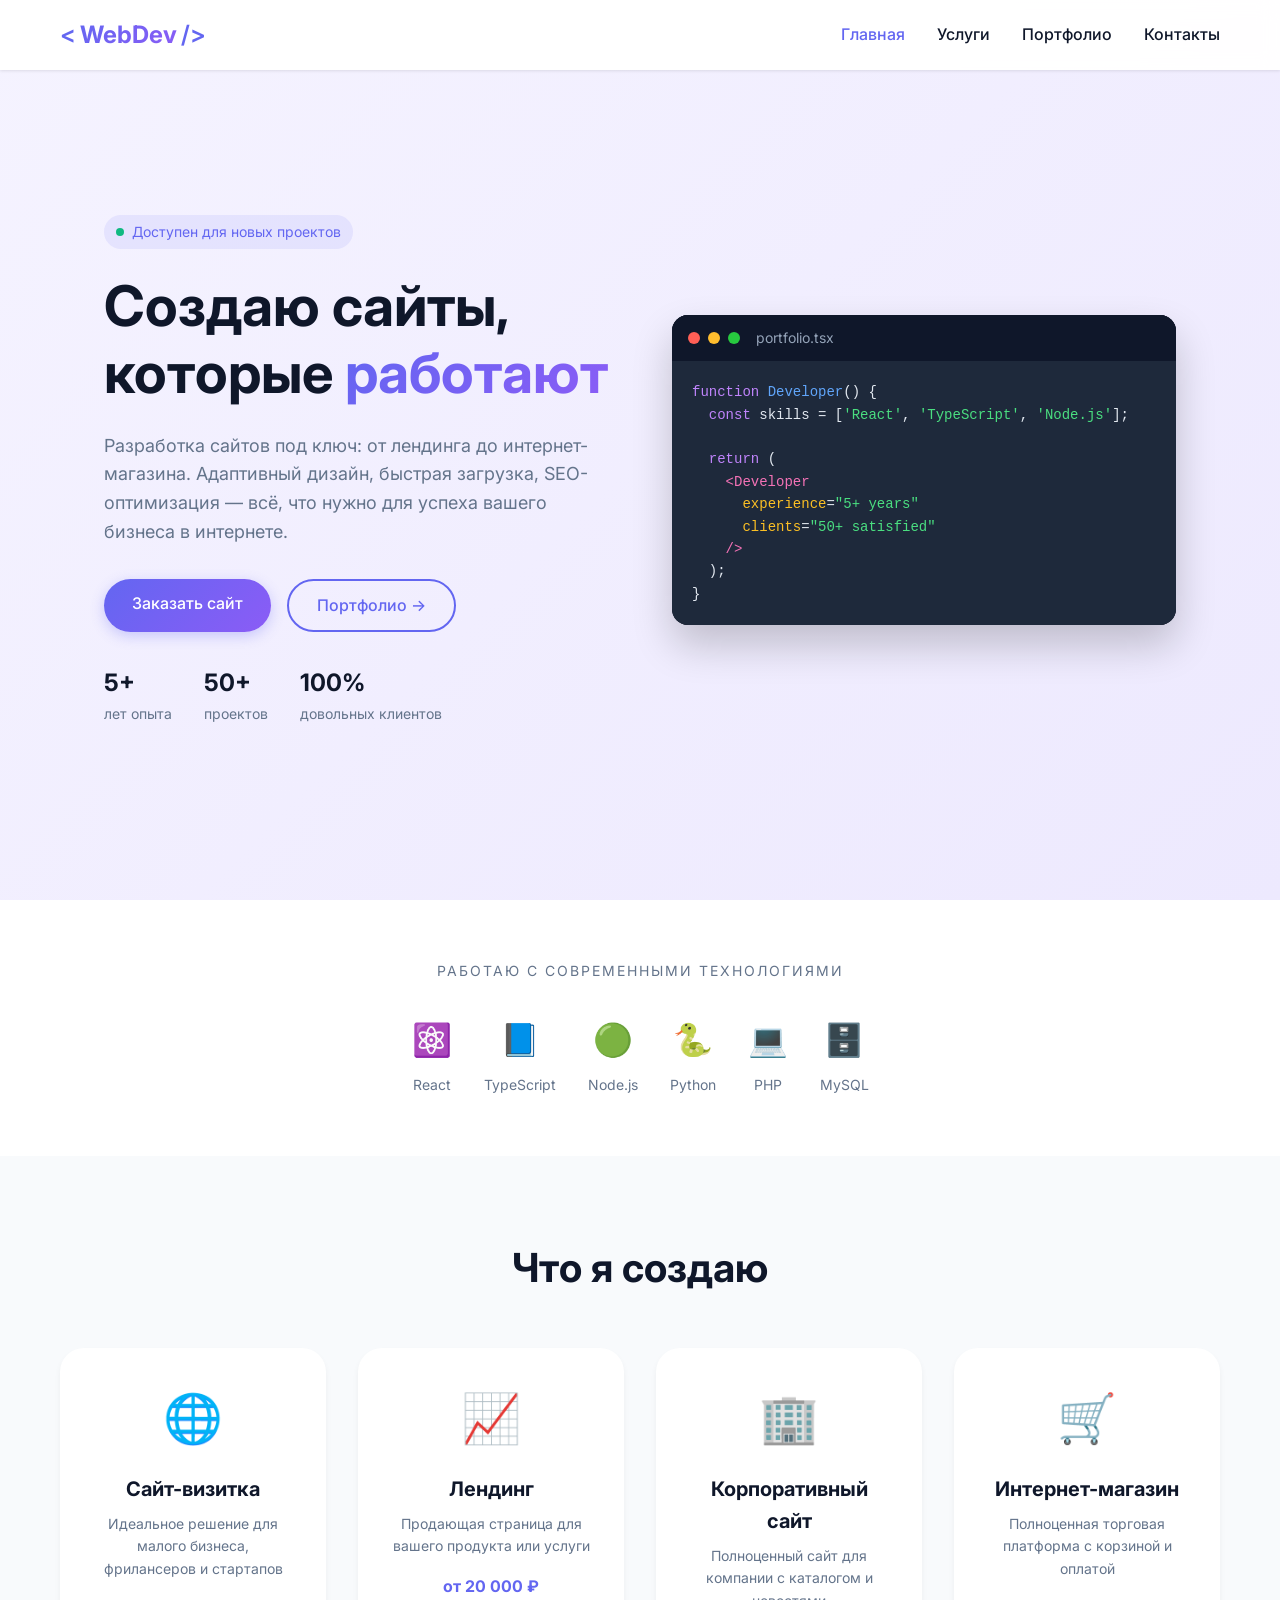
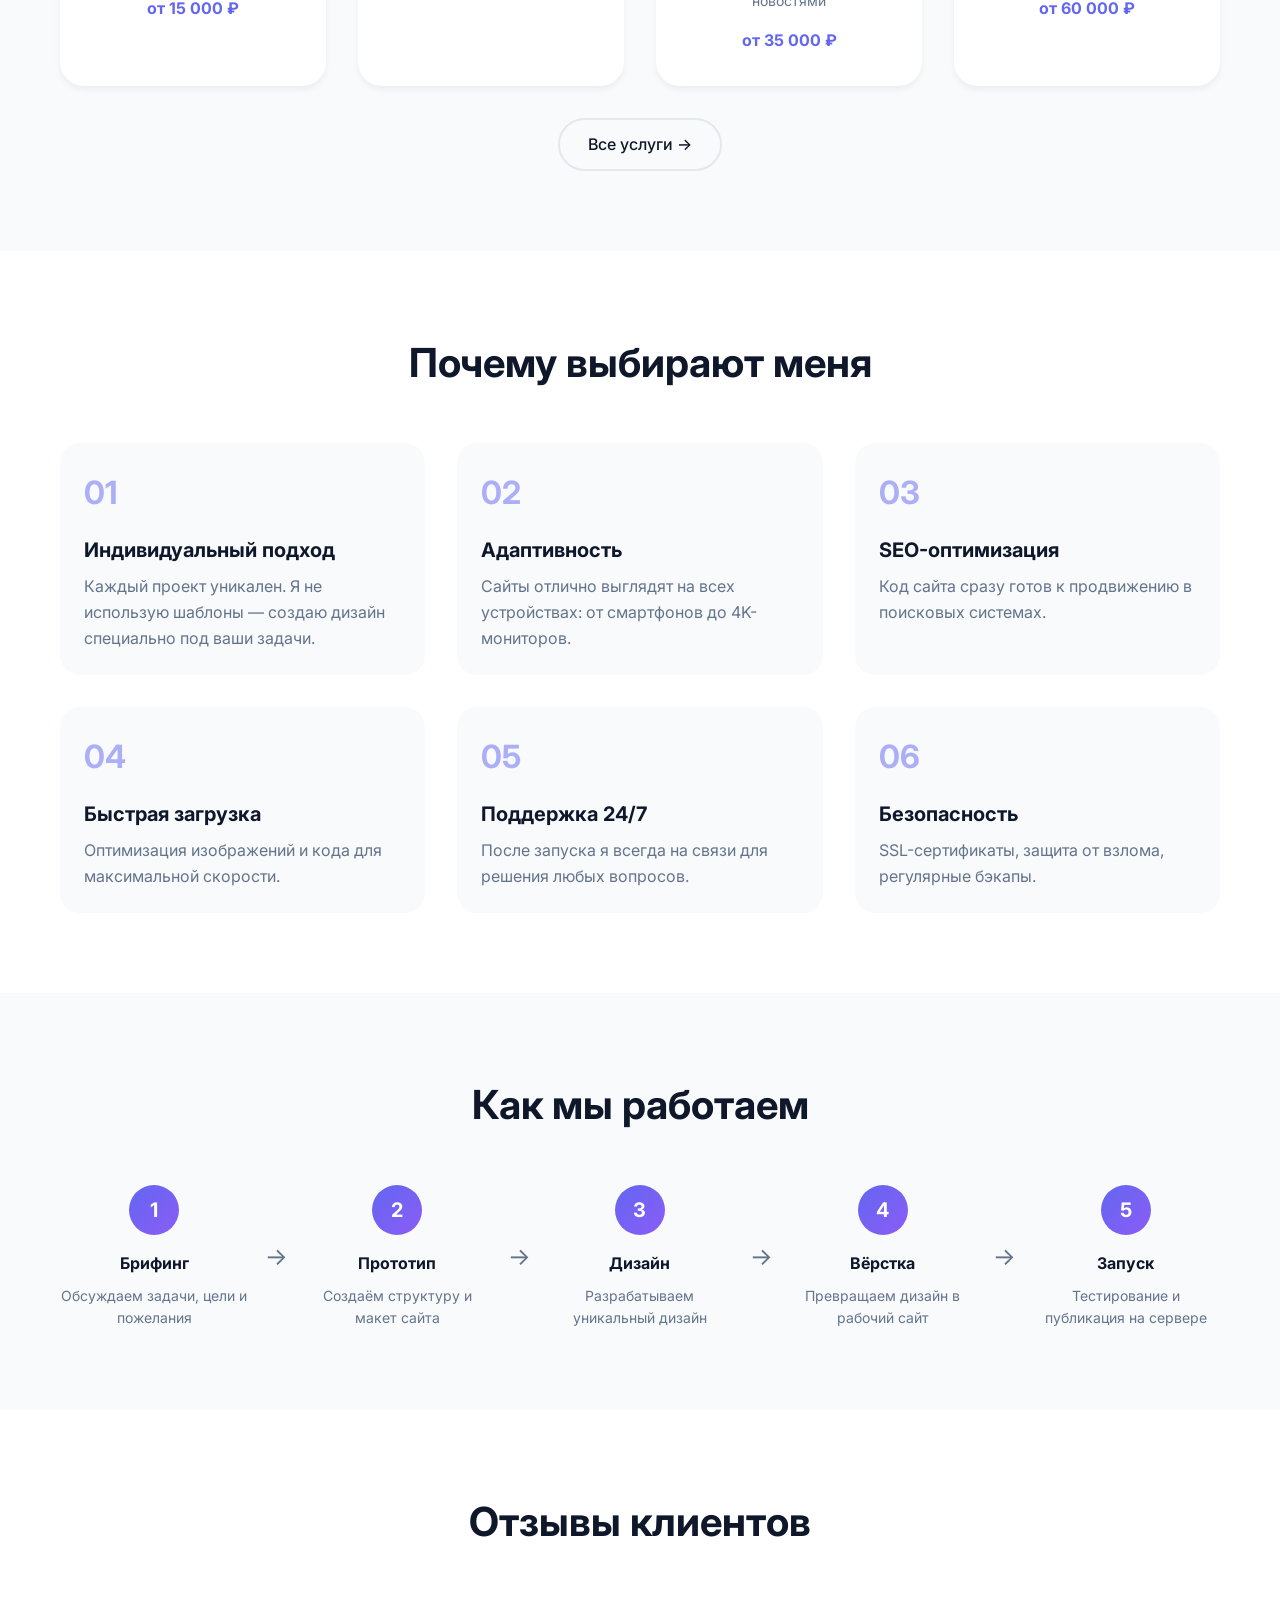
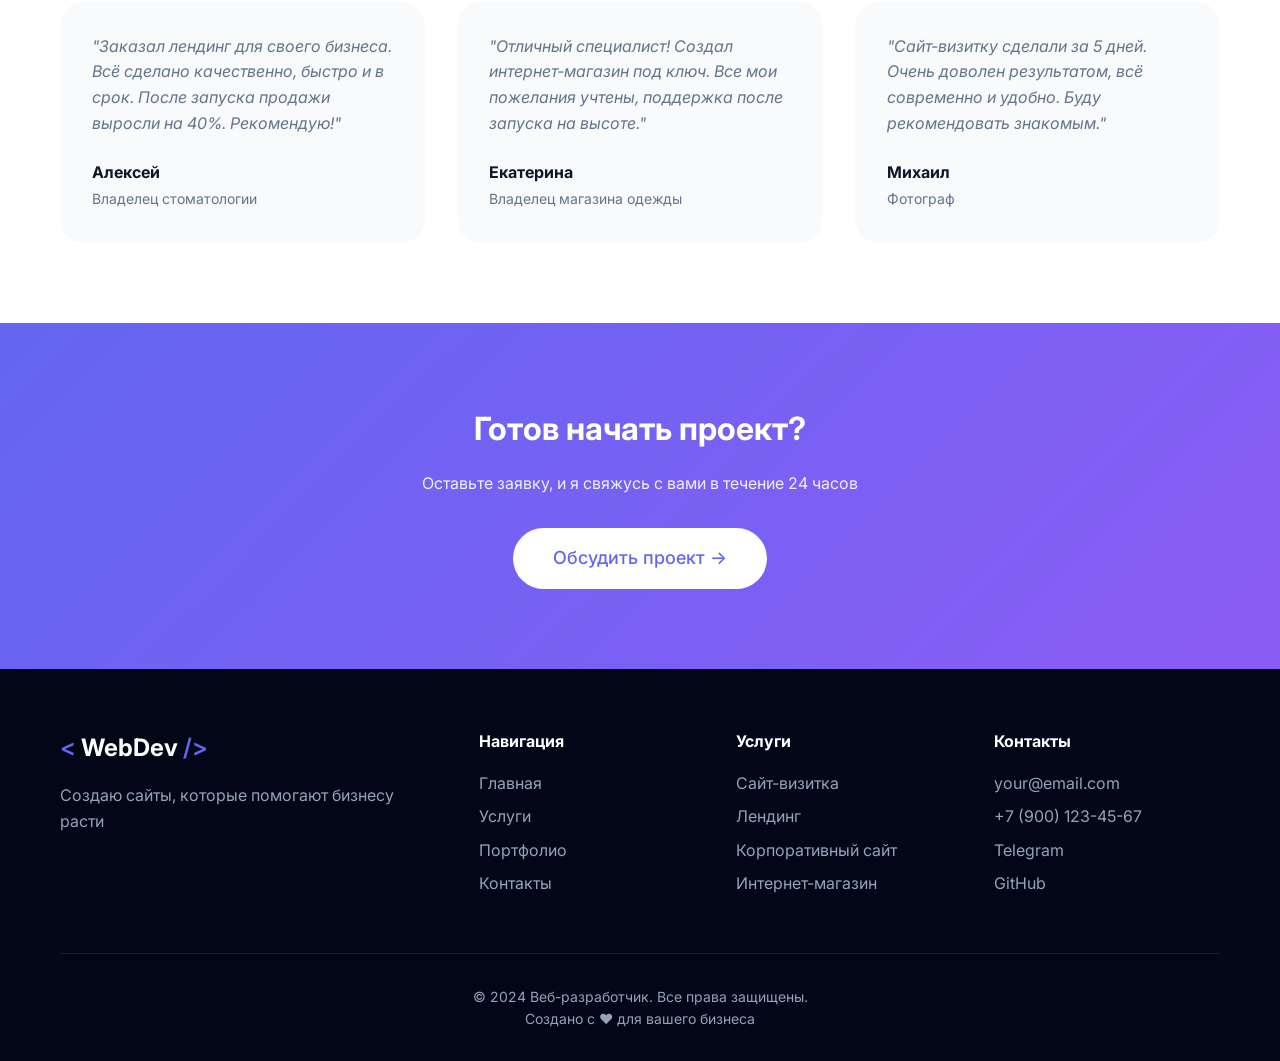
==== my_sait/index.html @ ef910f3d "Add files via upload" ====
<!DOCTYPE html>
<html lang="ru">
<head>
    <meta charset="UTF-8">
    <meta name="viewport" content="width=device-width, initial-scale=1.0">
    <meta name="description" content="Разработка сайтов под ключ. Создание лендингов, корпоративных сайтов, интернет-магазинов. Индивидуальный подход, адаптивный дизайн, SEO-оптимизация.">
    <meta name="keywords" content="разработка сайтов, создание сайтов, веб-разработчик, лендинг, корпоративный сайт">
    <meta name="author" content="Ваше Имя">
    <title>Веб-разработчик | Создание сайтов под ключ</title>
    <link rel="stylesheet" href="style.css">
    <link rel="preconnect" href="https://fonts.googleapis.com">
    <link rel="preconnect" href="https://fonts.gstatic.com" crossorigin>
    <link href="https://fonts.googleapis.com/css2?family=Inter:opsz,wght@14..32,300;14..32,400;14..32,500;14..32,600;14..32,700&display=swap" rel="stylesheet">
</head>
<body>
    <!-- Шапка -->
    <header class="header">
        <div class="container">
            <nav class="navbar">
                <div class="logo">
                    <a href="index.html">
                        <span class="logo-bracket">&lt;</span>
                        <span class="logo-text">WebDev</span>
                        <span class="logo-bracket">/&gt;</span>
                    </a>
                </div>
                <button class="mobile-menu-btn" id="mobileMenuBtn">
                    <span></span>
                    <span></span>
                    <span></span>
                </button>
                <ul class="nav-menu" id="navMenu">
                    <li><a href="index.html" class="active">Главная</a></li>
                    <li><a href="services.html">Услуги</a></li>
                    <li><a href="portfolio.html">Портфолио</a></li>
                    <li><a href="contact.html">Контакты</a></li>
                </ul>
            </nav>
        </div>
    </header>

    <main>
        <!-- Герой секция -->
        <section class="hero">
            <div class="container">
                <div class="hero-wrapper">
                    <div class="hero-content">
                        <div class="hero-badge">
                            <span class="badge-dot"></span>
                            Доступен для новых проектов
                        </div>
                        <h1 class="hero-title">
                            Создаю сайты,<br>
                            которые <span class="highlight">работают</span>
                        </h1>
                        <p class="hero-description">
                            Разработка сайтов под ключ: от лендинга до интернет-магазина. 
                            Адаптивный дизайн, быстрая загрузка, SEO-оптимизация — всё, 
                            что нужно для успеха вашего бизнеса в интернете.
                        </p>
                        <div class="hero-buttons">
                            <a href="contact.html" class="btn btn-primary">Заказать сайт</a>
                            <a href="portfolio.html" class="btn btn-outline">Портфолио →</a>
                        </div>
                        <div class="hero-stats">
                            <div class="stat">
                                <span class="stat-number">5+</span>
                                <span class="stat-label">лет опыта</span>
                            </div>
                            <div class="stat">
                                <span class="stat-number">50+</span>
                                <span class="stat-label">проектов</span>
                            </div>
                            <div class="stat">
                                <span class="stat-number">100%</span>
                                <span class="stat-label">довольных клиентов</span>
                            </div>
                        </div>
                    </div>
                    <div class="hero-code">
                        <div class="code-window">
                            <div class="code-header">
                                <span class="code-dot red"></span>
                                <span class="code-dot yellow"></span>
                                <span class="code-dot green"></span>
                                <span class="code-title">portfolio.tsx</span>
                            </div>
                            <div class="code-content">
                                <pre><code><span class="code-keyword">function</span> <span class="code-function">Developer</span>() {
  <span class="code-keyword">const</span> skills = [<span class="code-string">'React'</span>, <span class="code-string">'TypeScript'</span>, <span class="code-string">'Node.js'</span>];
  
  <span class="code-keyword">return</span> (
    <span class="code-tag">&lt;Developer</span>
      <span class="code-attr">experience</span>=<span class="code-string">"5+ years"</span>
      <span class="code-attr">clients</span>=<span class="code-string">"50+ satisfied"</span>
    <span class="code-tag">/&gt;</span>
  );
}</code></pre>
                            </div>
                        </div>
                    </div>
                </div>
            </div>
        </section>

        <!-- Технологии -->
        <section class="tech-stack">
            <div class="container">
                <p class="tech-label">Работаю с современными технологиями</p>
                <div class="tech-grid">
                    <div class="tech-item">
                        <div class="tech-icon">⚛️</div>
                        <span>React</span>
                    </div>
                    <div class="tech-item">
                        <div class="tech-icon">📘</div>
                        <span>TypeScript</span>
                    </div>
                    <div class="tech-item">
                        <div class="tech-icon">🟢</div>
                        <span>Node.js</span>
                    </div>
                    <div class="tech-item">
                        <div class="tech-icon">🐍</div>
                        <span>Python</span>
                    </div>
                    <div class="tech-item">
                        <div class="tech-icon">💻</div>
                        <span>PHP</span>
                    </div>
                    <div class="tech-item">
                        <div class="tech-icon">🗄️</div>
                        <span>MySQL</span>
                    </div>
                </div>
            </div>
        </section>

        <!-- Услуги кратко -->
        <section class="services-short">
            <div class="container">
                <h2 class="section-title">Что я создаю</h2>
                <div class="services-grid-short">
                    <div class="service-card">
                        <div class="service-icon">🌐</div>
                        <h3>Сайт-визитка</h3>
                        <p>Идеальное решение для малого бизнеса, фрилансеров и стартапов</p>
                        <div class="service-price">от 15 000 ₽</div>
                    </div>
                    <div class="service-card">
                        <div class="service-icon">📈</div>
                        <h3>Лендинг</h3>
                        <p>Продающая страница для вашего продукта или услуги</p>
                        <div class="service-price">от 20 000 ₽</div>
                    </div>
                    <div class="service-card">
                        <div class="service-icon">🏢</div>
                        <h3>Корпоративный сайт</h3>
                        <p>Полноценный сайт для компании с каталогом и новостями</p>
                        <div class="service-price">от 35 000 ₽</div>
                    </div>
                    <div class="service-card">
                        <div class="service-icon">🛒</div>
                        <h3>Интернет-магазин</h3>
                        <p>Полноценная торговая платформа с корзиной и оплатой</p>
                        <div class="service-price">от 60 000 ₽</div>
                    </div>
                </div>
                <div class="text-center">
                    <a href="services.html" class="btn btn-secondary">Все услуги →</a>
                </div>
            </div>
        </section>

        <!-- Преимущества работы со мной -->
        <section class="advantages">
            <div class="container">
                <h2 class="section-title">Почему выбирают меня</h2>
                <div class="advantages-grid">
                    <div class="advantage-item">
                        <div class="advantage-number">01</div>
                        <h3>Индивидуальный подход</h3>
                        <p>Каждый проект уникален. Я не использую шаблоны — создаю дизайн специально под ваши задачи.</p>
                    </div>
                    <div class="advantage-item">
                        <div class="advantage-number">02</div>
                        <h3>Адаптивность</h3>
                        <p>Сайты отлично выглядят на всех устройствах: от смартфонов до 4K-мониторов.</p>
                    </div>
                    <div class="advantage-item">
                        <div class="advantage-number">03</div>
                        <h3>SEO-оптимизация</h3>
                        <p>Код сайта сразу готов к продвижению в поисковых системах.</p>
                    </div>
                    <div class="advantage-item">
                        <div class="advantage-number">04</div>
                        <h3>Быстрая загрузка</h3>
                        <p>Оптимизация изображений и кода для максимальной скорости.</p>
                    </div>
                    <div class="advantage-item">
                        <div class="advantage-number">05</div>
                        <h3>Поддержка 24/7</h3>
                        <p>После запуска я всегда на связи для решения любых вопросов.</p>
                    </div>
                    <div class="advantage-item">
                        <div class="advantage-number">06</div>
                        <h3>Безопасность</h3>
                        <p>SSL-сертификаты, защита от взлома, регулярные бэкапы.</p>
                    </div>
                </div>
            </div>
        </section>

        <!-- Процесс работы -->
        <section class="process">
            <div class="container">
                <h2 class="section-title">Как мы работаем</h2>
                <div class="process-steps">
                    <div class="step">
                        <div class="step-number">1</div>
                        <h3>Брифинг</h3>
                        <p>Обсуждаем задачи, цели и пожелания</p>
                    </div>
                    <div class="step-arrow">→</div>
                    <div class="step">
                        <div class="step-number">2</div>
                        <h3>Прототип</h3>
                        <p>Создаём структуру и макет сайта</p>
                    </div>
                    <div class="step-arrow">→</div>
                    <div class="step">
                        <div class="step-number">3</div>
                        <h3>Дизайн</h3>
                        <p>Разрабатываем уникальный дизайн</p>
                    </div>
                    <div class="step-arrow">→</div>
                    <div class="step">
                        <div class="step-number">4</div>
                        <h3>Вёрстка</h3>
                        <p>Превращаем дизайн в рабочий сайт</p>
                    </div>
                    <div class="step-arrow">→</div>
                    <div class="step">
                        <div class="step-number">5</div>
                        <h3>Запуск</h3>
                        <p>Тестирование и публикация на сервере</p>
                    </div>
                </div>
            </div>
        </section>

        <!-- Отзывы -->
        <section class="reviews">
            <div class="container">
                <h2 class="section-title">Отзывы клиентов</h2>
                <div class="reviews-grid">
                    <div class="review-card">
                        <div class="review-text">
                            "Заказал лендинг для своего бизнеса. Всё сделано качественно, быстро и в срок. 
                            После запуска продажи выросли на 40%. Рекомендую!"
                        </div>
                        <div class="review-author">
                            <strong>Алексей</strong>
                            <span>Владелец стоматологии</span>
                        </div>
                    </div>
                    <div class="review-card">
                        <div class="review-text">
                            "Отличный специалист! Создал интернет-магазин под ключ. 
                            Все мои пожелания учтены, поддержка после запуска на высоте."
                        </div>
                        <div class="review-author">
                            <strong>Екатерина</strong>
                            <span>Владелец магазина одежды</span>
                        </div>
                    </div>
                    <div class="review-card">
                        <div class="review-text">
                            "Сайт-визитку сделали за 5 дней. Очень доволен результатом, 
                            всё современно и удобно. Буду рекомендовать знакомым."
                        </div>
                        <div class="review-author">
                            <strong>Михаил</strong>
                            <span>Фотограф</span>
                        </div>
                    </div>
                </div>
            </div>
        </section>

        <!-- CTA секция -->
        <section class="cta">
            <div class="container">
                <div class="cta-wrapper">
                    <h2>Готов начать проект?</h2>
                    <p>Оставьте заявку, и я свяжусь с вами в течение 24 часов</p>
                    <a href="contact.html" class="btn btn-primary btn-large">Обсудить проект →</a>
                </div>
            </div>
        </section>
    </main>

    <!-- Подвал -->
    <footer class="footer">
        <div class="container">
            <div class="footer-content">
                <div class="footer-info">
                    <div class="footer-logo">
                        <span class="logo-bracket">&lt;</span>
                        <span>WebDev</span>
                        <span class="logo-bracket">/&gt;</span>
                    </div>
                    <p>Создаю сайты, которые помогают бизнесу расти</p>
                </div>
                <div class="footer-links">
                    <div class="footer-column">
                        <h4>Навигация</h4>
                        <ul>
                            <li><a href="index.html">Главная</a></li>
                            <li><a href="services.html">Услуги</a></li>
                            <li><a href="portfolio.html">Портфолио</a></li>
                            <li><a href="contact.html">Контакты</a></li>
                        </ul>
                    </div>
                    <div class="footer-column">
                        <h4>Услуги</h4>
                        <ul>
                            <li><a href="services.html">Сайт-визитка</a></li>
                            <li><a href="services.html">Лендинг</a></li>
                            <li><a href="services.html">Корпоративный сайт</a></li>
                            <li><a href="services.html">Интернет-магазин</a></li>
                        </ul>
                    </div>
                    <div class="footer-column">
                        <h4>Контакты</h4>
                        <ul>
                            <li><a href="mailto:your@email.com">your@email.com</a></li>
                            <li><a href="tel:+79001234567">+7 (900) 123-45-67</a></li>
                            <li><a href="https://t.me/your_telegram" target="_blank">Telegram</a></li>
                            <li><a href="https://github.com/your_github" target="_blank">GitHub</a></li>
                        </ul>
                    </div>
                </div>
            </div>
            <div class="footer-bottom">
                <p>© 2024 Веб-разработчик. Все права защищены.</p>
                <p>Создано с ❤️ для вашего бизнеса</p>
            </div>
        </div>
    </footer>

    <script src="script.js"></script>
</body>
</html>
---- my_sait/style.css ----
:root {
    --primary: #6366f1;
    --primary-dark: #4f46e5;
    --secondary: #8b5cf6;
    --dark: #0f172a;
    --darker: #020617;
    --light: #f8fafc;
    --gray: #64748b;
    --gray-light: #e2e8f0;
    --success: #10b981;
    --gradient: linear-gradient(135deg, var(--primary), var(--secondary));
}

* {
    margin: 0;
    padding: 0;
    box-sizing: border-box;
}

body {
    font-family: 'Inter', sans-serif;
    color: var(--dark);
    line-height: 1.6;
    background: var(--light);
}

.container {
    max-width: 1200px;
    margin: 0 auto;
    padding: 0 20px;
}

/* Header */
.header {
    position: fixed;
    top: 0;
    left: 0;
    width: 100%;
    background: rgba(255, 255, 255, 0.95);
    backdrop-filter: blur(10px);
    z-index: 1000;
    box-shadow: 0 1px 3px rgba(0, 0, 0, 0.1);
}

.navbar {
    display: flex;
    justify-content: space-between;
    align-items: center;
    padding: 1rem 0;
}

.logo a {
    display: flex;
    align-items: center;
    gap: 4px;
    font-size: 1.5rem;
    font-weight: 700;
    text-decoration: none;
}

.logo-bracket {
    color: var(--primary);
    font-weight: 600;
}

.logo-text {
    background: var(--gradient);
    -webkit-background-clip: text;
    -webkit-text-fill-color: transparent;
}

.nav-menu {
    display: flex;
    gap: 2rem;
    list-style: none;
}

.nav-menu a {
    text-decoration: none;
    color: var(--dark);
    font-weight: 500;
    transition: color 0.3s;
}

.nav-menu a:hover,
.nav-menu a.active {
    color: var(--primary);
}

.mobile-menu-btn {
    display: none;
    flex-direction: column;
    gap: 5px;
    background: none;
    border: none;
    cursor: pointer;
}

.mobile-menu-btn span {
    width: 25px;
    height: 2px;
    background: var(--dark);
    transition: 0.3s;
}

/* Hero Section */
.hero {
    padding: 120px 0 80px;
    background: linear-gradient(135deg, #f5f3ff 0%, #ede9fe 100%);
    min-height: 100vh;
    display: flex;
    align-items: center;
}

.hero-wrapper {
    display: grid;
    grid-template-columns: 1fr 1fr;
    gap: 4rem;
    align-items: center;
}

.hero-badge {
    display: inline-flex;
    align-items: center;
    gap: 8px;
    background: rgba(99, 102, 241, 0.1);
    padding: 6px 12px;
    border-radius: 50px;
    font-size: 0.875rem;
    color: var(--primary);
    margin-bottom: 1.5rem;
}

.badge-dot {
    width: 8px;
    height: 8px;
    background: var(--success);
    border-radius: 50%;
    animation: pulse 2s infinite;
}

@keyframes pulse {
    0%, 100% { opacity: 1; }
    50% { opacity: 0.5; }
}

.hero-title {
    font-size: 3.5rem;
    font-weight: 700;
    line-height: 1.2;
    margin-bottom: 1.5rem;
}

.highlight {
    background: var(--gradient);
    -webkit-background-clip: text;
    -webkit-text-fill-color: transparent;
}

.hero-description {
    font-size: 1.125rem;
    color: var(--gray);
    margin-bottom: 2rem;
    max-width: 500px;
}

.hero-buttons {
    display: flex;
    gap: 1rem;
    margin-bottom: 2rem;
}

.btn {
    display: inline-block;
    padding: 12px 28px;
    border-radius: 50px;
    text-decoration: none;
    font-weight: 500;
    transition: all 0.3s;
    cursor: pointer;
    border: none;
}

.btn-primary {
    background: var(--gradient);
    color: white;
    box-shadow: 0 4px 14px rgba(99, 102, 241, 0.3);
}

.btn-primary:hover {
    transform: translateY(-2px);
    box-shadow: 0 6px 20px rgba(99, 102, 241, 0.4);
}

.btn-outline {
    border: 2px solid var(--primary);
    color: var(--primary);
    background: transparent;
}

.btn-outline:hover {
    background: var(--primary);
    color: white;
}

.btn-secondary {
    background: transparent;
    border: 2px solid var(--gray-light);
    color: var(--dark);
}

.btn-secondary:hover {
    border-color: var(--primary);
    color: var(--primary);
}

.btn-large {
    padding: 16px 40px;
    font-size: 1.125rem;
}

.btn-block {
    width: 100%;
    text-align: center;
}

.hero-stats {
    display: flex;
    gap: 2rem;
}

.stat {
    display: flex;
    flex-direction: column;
}

.stat-number {
    font-size: 1.5rem;
    font-weight: 700;
    color: var(--dark);
}

.stat-label {
    font-size: 0.875rem;
    color: var(--gray);
}

/* Code Window */
.hero-code {
    background: var(--darker);
    border-radius: 16px;
    overflow: hidden;
    box-shadow: 0 20px 40px rgba(0, 0, 0, 0.2);
}

.code-window {
    background: #1e293b;
}

.code-header {
    padding: 12px 16px;
    background: #0f172a;
    display: flex;
    align-items: center;
    gap: 8px;
}

.code-dot {
    width: 12px;
    height: 12px;
    border-radius: 50%;
}

.red { background: #ff5f56; }
.yellow { background: #ffbd2e; }
.green { background: #27c93f; }

.code-title {
    margin-left: 8px;
    color: #94a3b8;
    font-size: 0.875rem;
}

.code-content {
    padding: 20px;
    overflow-x: auto;
}

.code-content pre {
    margin: 0;
    font-family: 'Monaco', monospace;
    font-size: 0.875rem;
    line-height: 1.6;
}

.code-content code {
    color: #e2e8f0;
}

.code-keyword { color: #c084fc; }
.code-function { color: #60a5fa; }
.code-string { color: #4ade80; }
.code-tag { color: #f472b6; }
.code-attr { color: #fbbf24; }

/* Tech Stack */
.tech-stack {
    padding: 60px 0;
    background: white;
}

.tech-label {
    text-align: center;
    color: var(--gray);
    margin-bottom: 2rem;
    text-transform: uppercase;
    letter-spacing: 2px;
    font-size: 0.875rem;
}

.tech-grid {
    display: flex;
    justify-content: center;
    flex-wrap: wrap;
    gap: 2rem;
}

.tech-item {
    display: flex;
    flex-direction: column;
    align-items: center;
    gap: 8px;
}

.tech-icon {
    font-size: 2rem;
}

.tech-item span {
    font-size: 0.875rem;
    color: var(--gray);
}

/* Services Short */
.services-short {
    padding: 80px 0;
    background: var(--light);
}

.section-title {
    font-size: 2.5rem;
    font-weight: 700;
    text-align: center;
    margin-bottom: 3rem;
}

.services-grid-short {
    display: grid;
    grid-template-columns: repeat(auto-fit, minmax(250px, 1fr));
    gap: 2rem;
    margin-bottom: 2rem;
}

.service-card {
    background: white;
    padding: 2rem;
    border-radius: 24px;
    text-align: center;
    transition: all 0.3s;
    box-shadow: 0 4px 6px rgba(0, 0, 0, 0.05);
}

.service-card:hover {
    transform: translateY(-5px);
    box-shadow: 0 20px 30px -10px rgba(0, 0, 0, 0.1);
}

.service-icon {
    font-size: 3rem;
    margin-bottom: 1rem;
}

.service-card h3 {
    font-size: 1.25rem;
    margin-bottom: 0.5rem;
}

.service-card p {
    color: var(--gray);
    font-size: 0.875rem;
    margin-bottom: 1rem;
}

.service-price {
    font-weight: 700;
    color: var(--primary);
}

.text-center {
    text-align: center;
}

/* Advantages */
.advantages {
    padding: 80px 0;
    background: white;
}

.advantages-grid {
    display: grid;
    grid-template-columns: repeat(auto-fit, minmax(300px, 1fr));
    gap: 2rem;
}

.advantage-item {
    padding: 1.5rem;
    background: var(--light);
    border-radius: 20px;
    transition: all 0.3s;
}

.advantage-item:hover {
    transform: translateY(-5px);
    box-shadow: 0 10px 30px rgba(0, 0, 0, 0.05);
}

.advantage-number {
    font-size: 2rem;
    font-weight: 700;
    color: var(--primary);
    opacity: 0.5;
    margin-bottom: 1rem;
}

.advantage-item h3 {
    font-size: 1.25rem;
    margin-bottom: 0.5rem;
}

.advantage-item p {
    color: var(--gray);
}

/* Process */
.process {
    padding: 80px 0;
    background: var(--light);
}

.process-steps {
    display: flex;
    justify-content: space-between;
    align-items: center;
    flex-wrap: wrap;
    gap: 1rem;
}

.step {
    text-align: center;
    flex: 1;
    min-width: 120px;
}

.step-number {
    width: 50px;
    height: 50px;
    background: var(--gradient);
    color: white;
    border-radius: 50%;
    display: flex;
    align-items: center;
    justify-content: center;
    font-size: 1.25rem;
    font-weight: 700;
    margin: 0 auto 1rem;
}

.step h3 {
    font-size: 1rem;
    margin-bottom: 0.5rem;
}

.step p {
    font-size: 0.875rem;
    color: var(--gray);
}

.step-arrow {
    font-size: 1.5rem;
    color: var(--gray);
}

/* Reviews */
.reviews {
    padding: 80px 0;
    background: white;
}

.reviews-grid {
    display: grid;
    grid-template-columns: repeat(auto-fit, minmax(300px, 1fr));
    gap: 2rem;
}

.review-card {
    background: var(--light);
    padding: 2rem;
    border-radius: 24px;
}

.review-text {
    font-style: italic;
    margin-bottom: 1.5rem;
    color: var(--gray);
}

.review-author strong {
    display: block;
    color: var(--dark);
}

.review-author span {
    font-size: 0.875rem;
    color: var(--gray);
}

/* CTA */
.cta {
    padding: 80px 0;
    background: var(--gradient);
    color: white;
}

.cta-wrapper {
    text-align: center;
}

.cta-wrapper h2 {
    font-size: 2rem;
    margin-bottom: 1rem;
}

.cta-wrapper p {
    margin-bottom: 2rem;
    opacity: 0.9;
}

.cta-wrapper .btn-primary {
    background: white;
    color: var(--primary);
    box-shadow: none;
}

/* Footer */
.footer {
    background: var(--darker);
    color: white;
    padding: 60px 0 30px;
}

.footer-content {
    display: grid;
    grid-template-columns: 1fr 2fr;
    gap: 3rem;
    margin-bottom: 3rem;
}

.footer-logo {
    font-size: 1.5rem;
    font-weight: 700;
    margin-bottom: 1rem;
}

.footer-info p {
    color: #94a3b8;
}

.footer-links {
    display: grid;
    grid-template-columns: repeat(3, 1fr);
    gap: 2rem;
}

.footer-column h4 {
    margin-bottom: 1rem;
    font-size: 1rem;
}

.footer-column ul {
    list-style: none;
}

.footer-column li {
    margin-bottom: 0.5rem;
}

.footer-column a {
    color: #94a3b8;
    text-decoration: none;
    transition: color 0.3s;
}

.footer-column a:hover {
    color: white;
}

.footer-bottom {
    text-align: center;
    padding-top: 2rem;
    border-top: 1px solid rgba(255, 255, 255, 0.1);
    color: #94a3b8;
    font-size: 0.875rem;
}

/* Page Hero */
.page-hero {
    padding: 120px 0 60px;
    background: linear-gradient(135deg, #f5f3ff 0%, #ede9fe 100%);
    text-align: center;
}

.page-hero h1 {
    font-size: 3rem;
    margin-bottom: 1rem;
}

.page-hero p {
    color: var(--gray);
}

/* Services Detailed */
.services-detailed {
    padding: 80px 0;
}

.services-list {
    display: flex;
    flex-direction: column;
    gap: 3rem;
}

.service-detailed {
    display: flex;
    gap: 2rem;
    background: white;
    padding: 2rem;
    border-radius: 24px;
    box-shadow: 0 4px 6px rgba(0, 0, 0, 0.05);
}

.service-detailed-icon {
    font-size: 3rem;
    flex-shrink: 0;
}

.service-detailed-content {
    flex: 1;
}

.service-detailed-content h2 {
    margin-bottom: 1rem;
}

.service-features {
    list-style: none;
    margin: 1rem 0;
    display: grid;
    grid-template-columns: repeat(2, 1fr);
    gap: 0.5rem;
}

.service-features li {
    color: var(--gray);
    font-size: 0.875rem;
}

.service-price-detailed {
    display: flex;
    gap: 1rem;
    align-items: baseline;
    margin: 1.5rem 0;
}

.price {
    font-size: 1.5rem;
    font-weight: 700;
    color: var(--primary);
}

.timing {
    color: var(--gray);
}

.services-note {
    background: var(--light);
    padding: 2rem;
    border-radius: 24px;
    margin-top: 3rem;
}

.services-note h3 {
    margin-bottom: 1rem;
}

.services-note ul {
    display: grid;
    grid-template-columns: repeat(2, 1fr);
    gap: 0.5rem;
    list-style: none;
    margin-bottom: 1rem;
}

.services-note li {
    color: var(--gray);
    font-size: 0.875rem;
}

.note-text {
    font-size: 0.875rem;
    color: var(--gray);
    font-style: italic;
}

/* Contact Section */
.contact-section {
    padding: 80px 0;
}

.contact-wrapper {
    display: grid;
    grid-template-columns: 1fr 1fr;
    gap: 4rem;
}

.contact-methods {
    display: flex;
    flex-direction: column;
    gap: 1.5rem;
    margin: 2rem 0;
}

.contact-method {
    display: flex;
    align-items: center;
    gap: 1rem;
}

.method-icon {
    font-size: 1.5rem;
}

.contact-method h3 {
    font-size: 1rem;
    margin-bottom: 0.25rem;
}

.contact-method a {
    color: var(--primary);
    text-decoration: none;
}

.work-hours {
    margin-top: 2rem;
    padding-top: 2rem;
    border-top: 1px solid var(--gray-light);
}

.work-hours h3 {
    margin-bottom: 0.5rem;
}

.form-group {
    margin-bottom: 1.5rem;
}

.form-group label {
    display: block;
    margin-bottom: 0.5rem;
    font-weight: 500;
}

.form-group input,
.form-group select,
.form-group textarea {
    width: 100%;
    padding: 12px 16px;
    border: 1px solid var(--gray-light);
    border-radius: 12px;
    font-family: inherit;
    font-size: 1rem;
    transition: border-color 0.3s;
}

.form-group input:focus,
.form-group select:focus,
.form-group textarea:focus {
    outline: none;
    border-color: var(--primary);
}

.form-note {
    font-size: 0.75rem;
    color: var(--gray);
    margin-top: 1rem;
    text-align: center;
}

/* FAQ */
.faq {
    padding: 80px 0;
    background: var(--light);
}

.faq-list {
    max-width: 800px;
    margin: 0 auto;
}

.faq-item {
    background: white;
    border-radius: 16px;
    margin-bottom: 1rem;
    overflow: hidden;
}

.faq-question {
    padding: 1.5rem;
    font-weight: 600;
    cursor: pointer;
    background: white;
    border-bottom: 1px solid var(--gray-light);
}

.faq-answer {
    padding: 1.5rem;
    color: var(--gray);
    display: none;
}

.faq-item.active .faq-answer {
    display: block;
}

/* Responsive */
@media (max-width: 768px) {
    .hero-wrapper {
        grid-template-columns: 1fr;
        gap: 2rem;
    }
    
    .hero-title {
        font-size: 2.5rem;
    }
    
    .hero-code {
        order: -1;
    }
    
    .process-steps {
        flex-direction: column;
    }
    
    .step-arrow {
        transform: rotate(90deg);
    }
    
    .footer-content {
        grid-template-columns: 1fr;
        gap: 2rem;
    }
    
    .footer-links {
        grid-template-columns: 1fr;
        gap: 1.5rem;
    }
    
    .contact-wrapper {
        grid-template-columns: 1fr;
        gap: 2rem;
    }
    
    .service-detailed {
        flex-direction: column;
    }
    
    .service-features {
        grid-template-columns: 1fr;
    }
    
    .services-note ul {
        grid-template-columns: 1fr;
    }
    
    .mobile-menu-btn {
        display: flex;
    }
    
    .nav-menu {
        display: none;
        position: absolute;
        top: 100%;
        left: 0;
        width: 100%;
        background: white;
        flex-direction: column;
        gap: 0;
        padding: 1rem 0;
        box-shadow: 0 10px 20px rgba(0, 0, 0, 0.1);
    }
    
    .nav-menu.active {
        display: flex;
    }
    
    .nav-menu li a {
        display: block;
        padding: 0.75rem 2rem;
    }
}
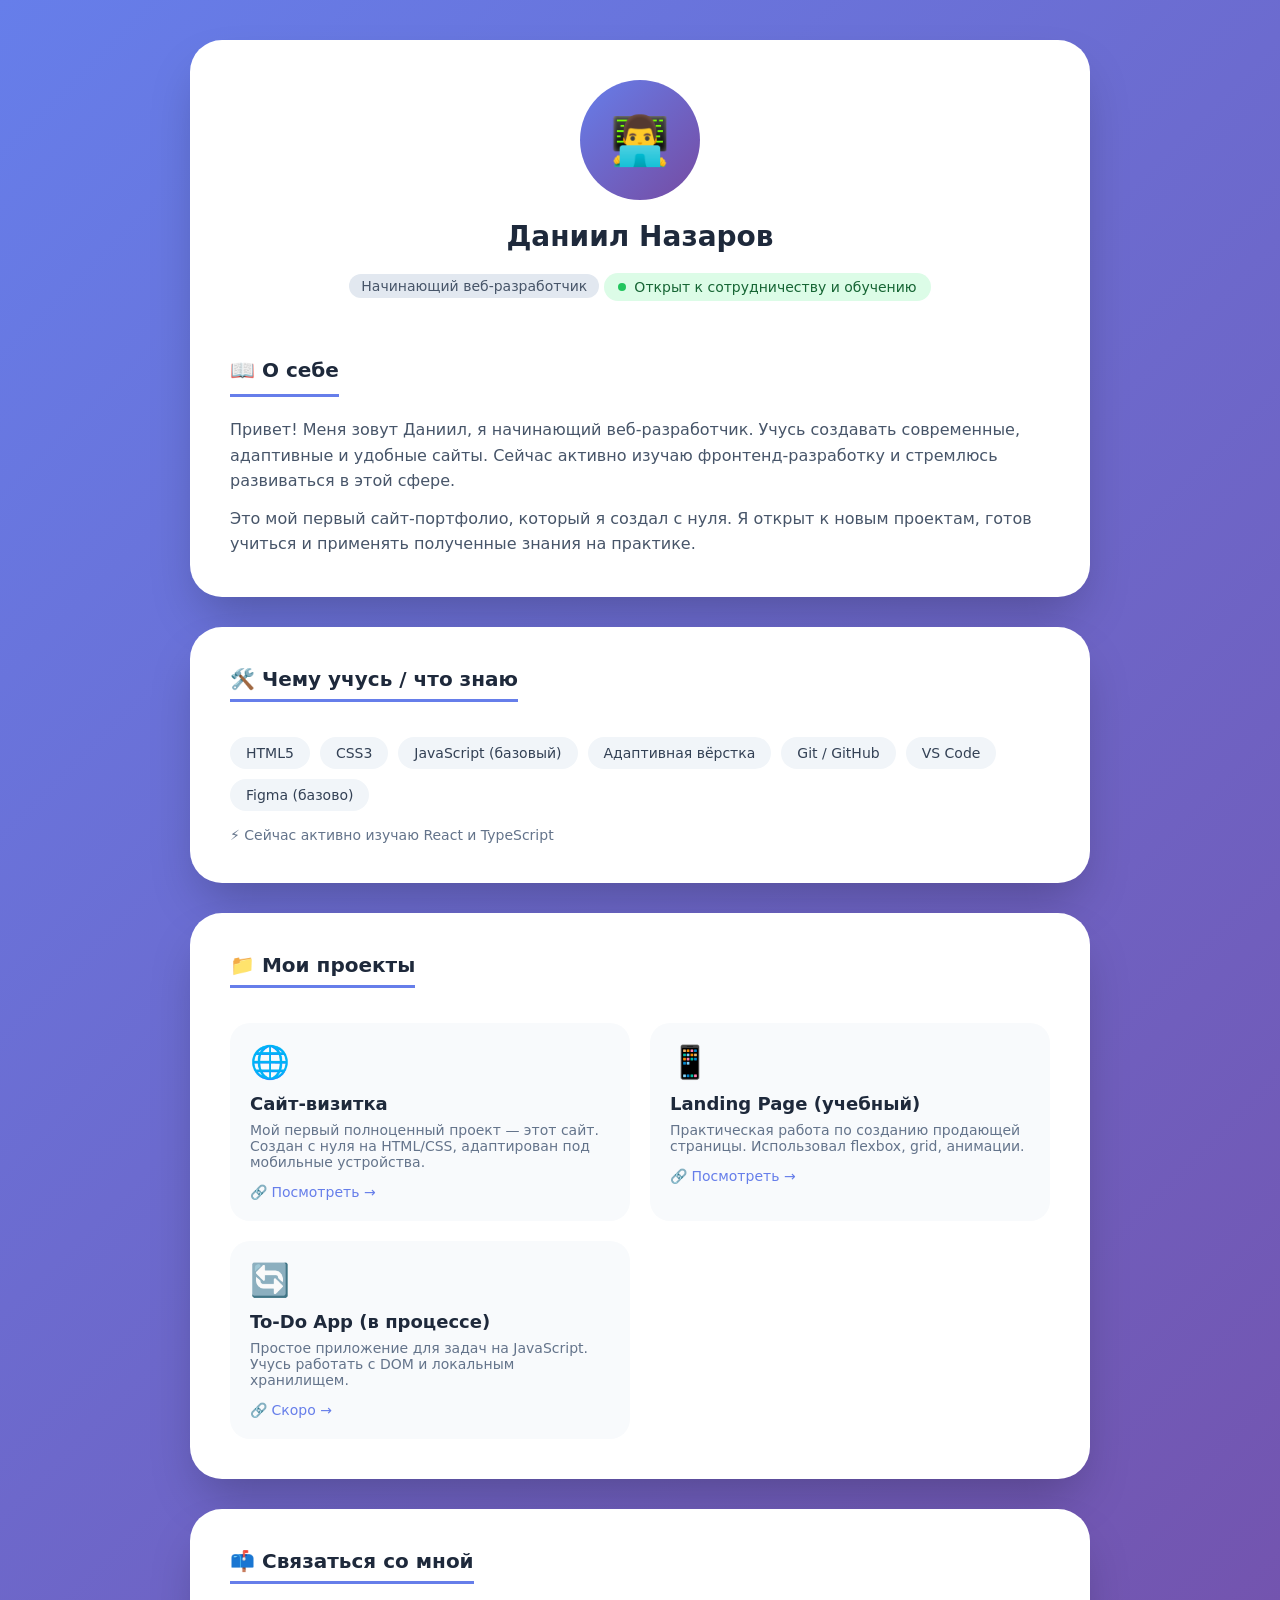
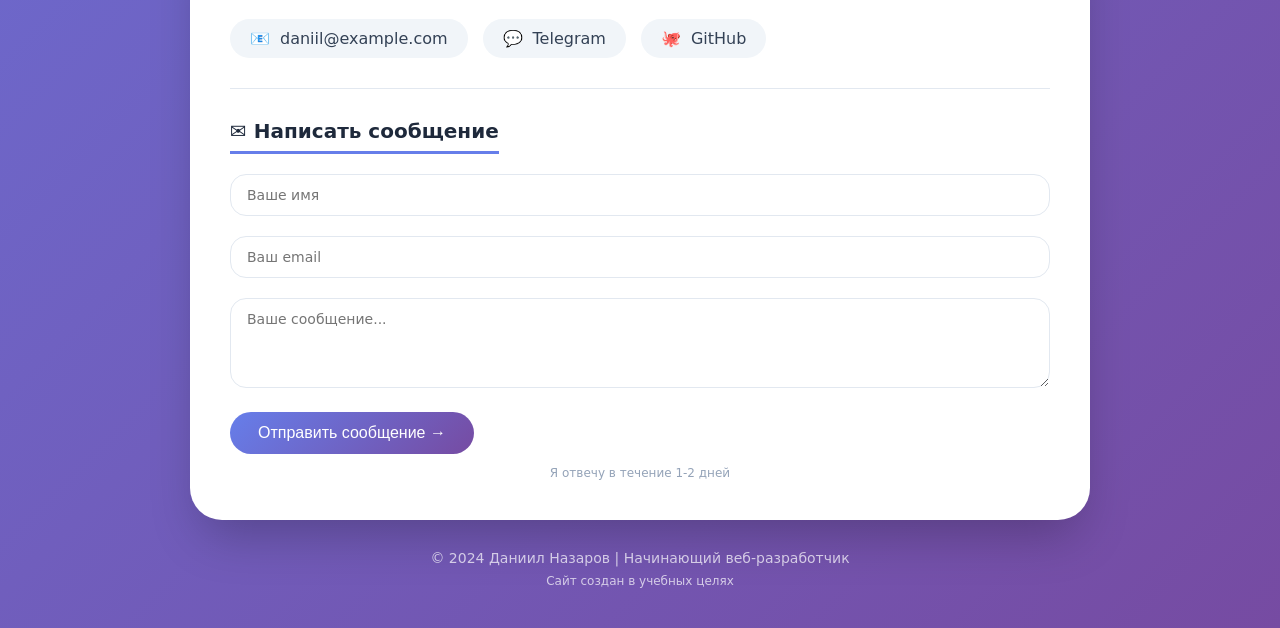
==== commit 9ca8ad73: "Update index.html" ====
--- a/my_sait/index.html
+++ b/my_sait/index.html
@@ -3,352 +3,416 @@
 <head>
     <meta charset="UTF-8">
     <meta name="viewport" content="width=device-width, initial-scale=1.0">
-    <meta name="description" content="Разработка сайтов под ключ. Создание лендингов, корпоративных сайтов, интернет-магазинов. Индивидуальный подход, адаптивный дизайн, SEO-оптимизация.">
-    <meta name="keywords" content="разработка сайтов, создание сайтов, веб-разработчик, лендинг, корпоративный сайт">
-    <meta name="author" content="Ваше Имя">
-    <title>Веб-разработчик | Создание сайтов под ключ</title>
-    <link rel="stylesheet" href="style.css">
-    <link rel="preconnect" href="https://fonts.googleapis.com">
-    <link rel="preconnect" href="https://fonts.gstatic.com" crossorigin>
-    <link href="https://fonts.googleapis.com/css2?family=Inter:opsz,wght@14..32,300;14..32,400;14..32,500;14..32,600;14..32,700&display=swap" rel="stylesheet">
+    <meta name="description" content="Портфолио начинающего веб-разработчика. Учусь создавать современные сайты.">
+    <title>Даниил Назаров | Начинающий веб-разработчик</title>
+    <style>
+        * {
+            margin: 0;
+            padding: 0;
+            box-sizing: border-box;
+        }
+
+        body {
+            font-family: system-ui, -apple-system, 'Segoe UI', 'Inter', sans-serif;
+            background: linear-gradient(135deg, #667eea 0%, #764ba2 100%);
+            min-height: 100vh;
+            padding: 40px 20px;
+        }
+
+        .container {
+            max-width: 900px;
+            margin: 0 auto;
+        }
+
+        /* Карточка профиля */
+        .card {
+            background: white;
+            border-radius: 32px;
+            padding: 40px;
+            box-shadow: 0 25px 50px -12px rgba(0, 0, 0, 0.25);
+            margin-bottom: 30px;
+        }
+
+        /* Шапка */
+        .header {
+            text-align: center;
+            margin-bottom: 40px;
+        }
+
+        .avatar {
+            width: 120px;
+            height: 120px;
+            background: linear-gradient(135deg, #667eea 0%, #764ba2 100%);
+            border-radius: 50%;
+            display: flex;
+            align-items: center;
+            justify-content: center;
+            margin: 0 auto 20px;
+            font-size: 48px;
+            color: white;
+        }
+
+        h1 {
+            font-size: 28px;
+            margin-bottom: 8px;
+            color: #1e293b;
+        }
+
+        .badge {
+            display: inline-block;
+            background: #e2e8f0;
+            padding: 4px 12px;
+            border-radius: 50px;
+            font-size: 14px;
+            color: #475569;
+            margin-bottom: 16px;
+        }
+
+        .status {
+            display: inline-flex;
+            align-items: center;
+            gap: 8px;
+            background: #dcfce7;
+            color: #166534;
+            padding: 6px 14px;
+            border-radius: 50px;
+            font-size: 14px;
+            margin-top: 12px;
+        }
+
+        .status-dot {
+            width: 8px;
+            height: 8px;
+            background: #22c55e;
+            border-radius: 50%;
+            animation: pulse 1.5s infinite;
+        }
+
+        @keyframes pulse {
+            0%, 100% { opacity: 1; }
+            50% { opacity: 0.5; }
+        }
+
+        /* Секции */
+        .section-title {
+            font-size: 20px;
+            font-weight: 600;
+            color: #1e293b;
+            margin-bottom: 20px;
+            padding-bottom: 8px;
+            border-bottom: 3px solid #667eea;
+            display: inline-block;
+        }
+
+        .about-text {
+            color: #475569;
+            line-height: 1.6;
+            margin-top: 15px;
+        }
+
+        /* Навыки */
+        .skills-grid {
+            display: flex;
+            flex-wrap: wrap;
+            gap: 10px;
+            margin-top: 15px;
+        }
+
+        .skill-tag {
+            background: #f1f5f9;
+            padding: 8px 16px;
+            border-radius: 50px;
+            font-size: 14px;
+            color: #334155;
+            transition: all 0.2s;
+        }
+
+        .skill-tag:hover {
+            background: #667eea;
+            color: white;
+            transform: translateY(-2px);
+        }
+
+        /* Проекты */
+        .projects-grid {
+            display: grid;
+            grid-template-columns: repeat(auto-fit, minmax(280px, 1fr));
+            gap: 20px;
+            margin-top: 15px;
+        }
+
+        .project-card {
+            background: #f8fafc;
+            border-radius: 20px;
+            padding: 20px;
+            transition: transform 0.2s;
+        }
+
+        .project-card:hover {
+            transform: translateY(-4px);
+        }
+
+        .project-icon {
+            font-size: 32px;
+            margin-bottom: 12px;
+        }
+
+        .project-card h3 {
+            font-size: 18px;
+            margin-bottom: 8px;
+            color: #1e293b;
+        }
+
+        .project-card p {
+            font-size: 14px;
+            color: #64748b;
+            margin-bottom: 12px;
+        }
+
+        .project-link {
+            display: inline-block;
+            color: #667eea;
+            text-decoration: none;
+            font-size: 14px;
+            font-weight: 500;
+        }
+
+        .project-link:hover {
+            text-decoration: underline;
+        }
+
+        /* Контакты */
+        .contacts-grid {
+            display: flex;
+            flex-wrap: wrap;
+            gap: 15px;
+            margin-top: 15px;
+        }
+
+        .contact-item {
+            display: flex;
+            align-items: center;
+            gap: 10px;
+            background: #f1f5f9;
+            padding: 10px 20px;
+            border-radius: 50px;
+            text-decoration: none;
+            color: #334155;
+            transition: all 0.2s;
+        }
+
+        .contact-item:hover {
+            background: #667eea;
+            color: white;
+            transform: translateY(-2px);
+        }
+
+        /* Форма */
+        .form-group {
+            margin-bottom: 20px;
+        }
+
+        .form-group input,
+        .form-group textarea {
+            width: 100%;
+            padding: 12px 16px;
+            border: 1px solid #e2e8f0;
+            border-radius: 16px;
+            font-family: inherit;
+            font-size: 14px;
+            transition: border-color 0.2s;
+        }
+
+        .form-group input:focus,
+        .form-group textarea:focus {
+            outline: none;
+            border-color: #667eea;
+        }
+
+        .btn {
+            background: linear-gradient(135deg, #667eea 0%, #764ba2 100%);
+            color: white;
+            border: none;
+            padding: 12px 28px;
+            border-radius: 50px;
+            font-size: 16px;
+            font-weight: 500;
+            cursor: pointer;
+            transition: transform 0.2s;
+        }
+
+        .btn:hover {
+            transform: translateY(-2px);
+        }
+
+        .form-note {
+            font-size: 12px;
+            color: #94a3b8;
+            margin-top: 12px;
+            text-align: center;
+        }
+
+        /* Футер */
+        .footer {
+            text-align: center;
+            color: rgba(255, 255, 255, 0.7);
+            font-size: 14px;
+            margin-top: 20px;
+        }
+
+        hr {
+            margin: 30px 0;
+            border: none;
+            border-top: 1px solid #e2e8f0;
+        }
+
+        @media (max-width: 600px) {
+            .card {
+                padding: 24px;
+            }
+            h1 {
+                font-size: 24px;
+            }
+        }
+    </style>
 </head>
 <body>
-    <!-- Шапка -->
-    <header class="header">
-        <div class="container">
-            <nav class="navbar">
-                <div class="logo">
-                    <a href="index.html">
-                        <span class="logo-bracket">&lt;</span>
-                        <span class="logo-text">WebDev</span>
-                        <span class="logo-bracket">/&gt;</span>
-                    </a>
-                </div>
-                <button class="mobile-menu-btn" id="mobileMenuBtn">
-                    <span></span>
-                    <span></span>
-                    <span></span>
-                </button>
-                <ul class="nav-menu" id="navMenu">
-                    <li><a href="index.html" class="active">Главная</a></li>
-                    <li><a href="services.html">Услуги</a></li>
-                    <li><a href="portfolio.html">Портфолио</a></li>
-                    <li><a href="contact.html">Контакты</a></li>
-                </ul>
-            </nav>
-        </div>
-    </header>
-
-    <main>
-        <!-- Герой секция -->
-        <section class="hero">
-            <div class="container">
-                <div class="hero-wrapper">
-                    <div class="hero-content">
-                        <div class="hero-badge">
-                            <span class="badge-dot"></span>
-                            Доступен для новых проектов
-                        </div>
-                        <h1 class="hero-title">
-                            Создаю сайты,<br>
-                            которые <span class="highlight">работают</span>
-                        </h1>
-                        <p class="hero-description">
-                            Разработка сайтов под ключ: от лендинга до интернет-магазина. 
-                            Адаптивный дизайн, быстрая загрузка, SEO-оптимизация — всё, 
-                            что нужно для успеха вашего бизнеса в интернете.
-                        </p>
-                        <div class="hero-buttons">
-                            <a href="contact.html" class="btn btn-primary">Заказать сайт</a>
-                            <a href="portfolio.html" class="btn btn-outline">Портфолио →</a>
-                        </div>
-                        <div class="hero-stats">
-                            <div class="stat">
-                                <span class="stat-number">5+</span>
-                                <span class="stat-label">лет опыта</span>
-                            </div>
-                            <div class="stat">
-                                <span class="stat-number">50+</span>
-                                <span class="stat-label">проектов</span>
-                            </div>
-                            <div class="stat">
-                                <span class="stat-number">100%</span>
-                                <span class="stat-label">довольных клиентов</span>
-                            </div>
-                        </div>
-                    </div>
-                    <div class="hero-code">
-                        <div class="code-window">
-                            <div class="code-header">
-                                <span class="code-dot red"></span>
-                                <span class="code-dot yellow"></span>
-                                <span class="code-dot green"></span>
-                                <span class="code-title">portfolio.tsx</span>
-                            </div>
-                            <div class="code-content">
-                                <pre><code><span class="code-keyword">function</span> <span class="code-function">Developer</span>() {
-  <span class="code-keyword">const</span> skills = [<span class="code-string">'React'</span>, <span class="code-string">'TypeScript'</span>, <span class="code-string">'Node.js'</span>];
-  
-  <span class="code-keyword">return</span> (
-    <span class="code-tag">&lt;Developer</span>
-      <span class="code-attr">experience</span>=<span class="code-string">"5+ years"</span>
-      <span class="code-attr">clients</span>=<span class="code-string">"50+ satisfied"</span>
-    <span class="code-tag">/&gt;</span>
-  );
-}</code></pre>
-                            </div>
-                        </div>
-                    </div>
+    <div class="container">
+        <!-- Главная карточка -->
+        <div class="card">
+            <div class="header">
+                <div class="avatar">
+                    👨‍💻
+                </div>
+                <h1>Даниил Назаров</h1>
+                <div class="badge">Начинающий веб-разработчик</div>
+                <div class="status">
+                    <span class="status-dot"></span>
+                    Открыт к сотрудничеству и обучению
                 </div>
             </div>
-        </section>
-
-        <!-- Технологии -->
-        <section class="tech-stack">
-            <div class="container">
-                <p class="tech-label">Работаю с современными технологиями</p>
-                <div class="tech-grid">
-                    <div class="tech-item">
-                        <div class="tech-icon">⚛️</div>
-                        <span>React</span>
-                    </div>
-                    <div class="tech-item">
-                        <div class="tech-icon">📘</div>
-                        <span>TypeScript</span>
-                    </div>
-                    <div class="tech-item">
-                        <div class="tech-icon">🟢</div>
-                        <span>Node.js</span>
-                    </div>
-                    <div class="tech-item">
-                        <div class="tech-icon">🐍</div>
-                        <span>Python</span>
-                    </div>
-                    <div class="tech-item">
-                        <div class="tech-icon">💻</div>
-                        <span>PHP</span>
-                    </div>
-                    <div class="tech-item">
-                        <div class="tech-icon">🗄️</div>
-                        <span>MySQL</span>
-                    </div>
-                </div>
-            </div>
-        </section>
-
-        <!-- Услуги кратко -->
-        <section class="services-short">
-            <div class="container">
-                <h2 class="section-title">Что я создаю</h2>
-                <div class="services-grid-short">
-                    <div class="service-card">
-                        <div class="service-icon">🌐</div>
-                        <h3>Сайт-визитка</h3>
-                        <p>Идеальное решение для малого бизнеса, фрилансеров и стартапов</p>
-                        <div class="service-price">от 15 000 ₽</div>
-                    </div>
-                    <div class="service-card">
-                        <div class="service-icon">📈</div>
-                        <h3>Лендинг</h3>
-                        <p>Продающая страница для вашего продукта или услуги</p>
-                        <div class="service-price">от 20 000 ₽</div>
-                    </div>
-                    <div class="service-card">
-                        <div class="service-icon">🏢</div>
-                        <h3>Корпоративный сайт</h3>
-                        <p>Полноценный сайт для компании с каталогом и новостями</p>
-                        <div class="service-price">от 35 000 ₽</div>
-                    </div>
-                    <div class="service-card">
-                        <div class="service-icon">🛒</div>
-                        <h3>Интернет-магазин</h3>
-                        <p>Полноценная торговая платформа с корзиной и оплатой</p>
-                        <div class="service-price">от 60 000 ₽</div>
-                    </div>
-                </div>
-                <div class="text-center">
-                    <a href="services.html" class="btn btn-secondary">Все услуги →</a>
-                </div>
-            </div>
-        </section>
-
-        <!-- Преимущества работы со мной -->
-        <section class="advantages">
-            <div class="container">
-                <h2 class="section-title">Почему выбирают меня</h2>
-                <div class="advantages-grid">
-                    <div class="advantage-item">
-                        <div class="advantage-number">01</div>
-                        <h3>Индивидуальный подход</h3>
-                        <p>Каждый проект уникален. Я не использую шаблоны — создаю дизайн специально под ваши задачи.</p>
-                    </div>
-                    <div class="advantage-item">
-                        <div class="advantage-number">02</div>
-                        <h3>Адаптивность</h3>
-                        <p>Сайты отлично выглядят на всех устройствах: от смартфонов до 4K-мониторов.</p>
-                    </div>
-                    <div class="advantage-item">
-                        <div class="advantage-number">03</div>
-                        <h3>SEO-оптимизация</h3>
-                        <p>Код сайта сразу готов к продвижению в поисковых системах.</p>
-                    </div>
-                    <div class="advantage-item">
-                        <div class="advantage-number">04</div>
-                        <h3>Быстрая загрузка</h3>
-                        <p>Оптимизация изображений и кода для максимальной скорости.</p>
-                    </div>
-                    <div class="advantage-item">
-                        <div class="advantage-number">05</div>
-                        <h3>Поддержка 24/7</h3>
-                        <p>После запуска я всегда на связи для решения любых вопросов.</p>
-                    </div>
-                    <div class="advantage-item">
-                        <div class="advantage-number">06</div>
-                        <h3>Безопасность</h3>
-                        <p>SSL-сертификаты, защита от взлома, регулярные бэкапы.</p>
-                    </div>
-                </div>
-            </div>
-        </section>
-
-        <!-- Процесс работы -->
-        <section class="process">
-            <div class="container">
-                <h2 class="section-title">Как мы работаем</h2>
-                <div class="process-steps">
-                    <div class="step">
-                        <div class="step-number">1</div>
-                        <h3>Брифинг</h3>
-                        <p>Обсуждаем задачи, цели и пожелания</p>
-                    </div>
-                    <div class="step-arrow">→</div>
-                    <div class="step">
-                        <div class="step-number">2</div>
-                        <h3>Прототип</h3>
-                        <p>Создаём структуру и макет сайта</p>
-                    </div>
-                    <div class="step-arrow">→</div>
-                    <div class="step">
-                        <div class="step-number">3</div>
-                        <h3>Дизайн</h3>
-                        <p>Разрабатываем уникальный дизайн</p>
-                    </div>
-                    <div class="step-arrow">→</div>
-                    <div class="step">
-                        <div class="step-number">4</div>
-                        <h3>Вёрстка</h3>
-                        <p>Превращаем дизайн в рабочий сайт</p>
-                    </div>
-                    <div class="step-arrow">→</div>
-                    <div class="step">
-                        <div class="step-number">5</div>
-                        <h3>Запуск</h3>
-                        <p>Тестирование и публикация на сервере</p>
-                    </div>
-                </div>
-            </div>
-        </section>
-
-        <!-- Отзывы -->
-        <section class="reviews">
-            <div class="container">
-                <h2 class="section-title">Отзывы клиентов</h2>
-                <div class="reviews-grid">
-                    <div class="review-card">
-                        <div class="review-text">
-                            "Заказал лендинг для своего бизнеса. Всё сделано качественно, быстро и в срок. 
-                            После запуска продажи выросли на 40%. Рекомендую!"
-                        </div>
-                        <div class="review-author">
-                            <strong>Алексей</strong>
-                            <span>Владелец стоматологии</span>
-                        </div>
-                    </div>
-                    <div class="review-card">
-                        <div class="review-text">
-                            "Отличный специалист! Создал интернет-магазин под ключ. 
-                            Все мои пожелания учтены, поддержка после запуска на высоте."
-                        </div>
-                        <div class="review-author">
-                            <strong>Екатерина</strong>
-                            <span>Владелец магазина одежды</span>
-                        </div>
-                    </div>
-                    <div class="review-card">
-                        <div class="review-text">
-                            "Сайт-визитку сделали за 5 дней. Очень доволен результатом, 
-                            всё современно и удобно. Буду рекомендовать знакомым."
-                        </div>
-                        <div class="review-author">
-                            <strong>Михаил</strong>
-                            <span>Фотограф</span>
-                        </div>
-                    </div>
-                </div>
-            </div>
-        </section>
-
-        <!-- CTA секция -->
-        <section class="cta">
-            <div class="container">
-                <div class="cta-wrapper">
-                    <h2>Готов начать проект?</h2>
-                    <p>Оставьте заявку, и я свяжусь с вами в течение 24 часов</p>
-                    <a href="contact.html" class="btn btn-primary btn-large">Обсудить проект →</a>
-                </div>
-            </div>
-        </section>
-    </main>
-
-    <!-- Подвал -->
-    <footer class="footer">
-        <div class="container">
-            <div class="footer-content">
-                <div class="footer-info">
-                    <div class="footer-logo">
-                        <span class="logo-bracket">&lt;</span>
-                        <span>WebDev</span>
-                        <span class="logo-bracket">/&gt;</span>
-                    </div>
-                    <p>Создаю сайты, которые помогают бизнесу расти</p>
-                </div>
-                <div class="footer-links">
-                    <div class="footer-column">
-                        <h4>Навигация</h4>
-                        <ul>
-                            <li><a href="index.html">Главная</a></li>
-                            <li><a href="services.html">Услуги</a></li>
-                            <li><a href="portfolio.html">Портфолио</a></li>
-                            <li><a href="contact.html">Контакты</a></li>
-                        </ul>
-                    </div>
-                    <div class="footer-column">
-                        <h4>Услуги</h4>
-                        <ul>
-                            <li><a href="services.html">Сайт-визитка</a></li>
-                            <li><a href="services.html">Лендинг</a></li>
-                            <li><a href="services.html">Корпоративный сайт</a></li>
-                            <li><a href="services.html">Интернет-магазин</a></li>
-                        </ul>
-                    </div>
-                    <div class="footer-column">
-                        <h4>Контакты</h4>
-                        <ul>
-                            <li><a href="mailto:your@email.com">your@email.com</a></li>
-                            <li><a href="tel:+79001234567">+7 (900) 123-45-67</a></li>
-                            <li><a href="https://t.me/your_telegram" target="_blank">Telegram</a></li>
-                            <li><a href="https://github.com/your_github" target="_blank">GitHub</a></li>
-                        </ul>
-                    </div>
-                </div>
-            </div>
-            <div class="footer-bottom">
-                <p>© 2024 Веб-разработчик. Все права защищены.</p>
-                <p>Создано с ❤️ для вашего бизнеса</p>
+
+            <!-- О себе -->
+            <div class="about-text">
+                <div class="section-title">📖 О себе</div>
+                <p>Привет! Меня зовут Даниил, я начинающий веб-разработчик. Учусь создавать современные, адаптивные и удобные сайты. Сейчас активно изучаю фронтенд-разработку и стремлюсь развиваться в этой сфере.</p>
+                <p style="margin-top: 12px;">Это мой первый сайт-портфолио, который я создал с нуля. Я открыт к новым проектам, готов учиться и применять полученные знания на практике.</p>
             </div>
         </div>
-    </footer>
-
-    <script src="script.js"></script>
+
+        <!-- Навыки -->
+        <div class="card">
+            <div class="section-title">🛠️ Чему учусь / что знаю</div>
+            <div class="skills-grid">
+                <span class="skill-tag">HTML5</span>
+                <span class="skill-tag">CSS3</span>
+                <span class="skill-tag">JavaScript (базовый)</span>
+                <span class="skill-tag">Адаптивная вёрстка</span>
+                <span class="skill-tag">Git / GitHub</span>
+                <span class="skill-tag">VS Code</span>
+                <span class="skill-tag">Figma (базово)</span>
+            </div>
+            <p style="font-size: 14px; color: #64748b; margin-top: 16px;">
+                ⚡ Сейчас активно изучаю React и TypeScript
+            </p>
+        </div>
+
+        <!-- Проекты -->
+        <div class="card">
+            <div class="section-title">📁 Мои проекты</div>
+            <div class="projects-grid">
+                <div class="project-card">
+                    <div class="project-icon">🌐</div>
+                    <h3>Сайт-визитка</h3>
+                    <p>Мой первый полноценный проект — этот сайт. Создан с нуля на HTML/CSS, адаптирован под мобильные устройства.</p>
+                    <a href="#" class="project-link">🔗 Посмотреть →</a>
+                </div>
+                <div class="project-card">
+                    <div class="project-icon">📱</div>
+                    <h3>Landing Page (учебный)</h3>
+                    <p>Практическая работа по созданию продающей страницы. Использовал flexbox, grid, анимации.</p>
+                    <a href="#" class="project-link">🔗 Посмотреть →</a>
+                </div>
+                <div class="project-card">
+                    <div class="project-icon">🔄</div>
+                    <h3>To-Do App (в процессе)</h3>
+                    <p>Простое приложение для задач на JavaScript. Учусь работать с DOM и локальным хранилищем.</p>
+                    <a href="#" class="project-link">🔗 Скоро →</a>
+                </div>
+            </div>
+        </div>
+
+        <!-- Контакты -->
+        <div class="card">
+            <div class="section-title">📫 Связаться со мной</div>
+            <div class="contacts-grid">
+                <a href="mailto:daniil@example.com" class="contact-item">
+                    <span>📧</span> daniil@example.com
+                </a>
+                <a href="https://t.me/daniil_nazarov" target="_blank" class="contact-item">
+                    <span>💬</span> Telegram
+                </a>
+                <a href="https://github.com/nazarovdaniil" target="_blank" class="contact-item">
+                    <span>🐙</span> GitHub
+                </a>
+            </div>
+
+            <hr>
+
+            <div class="section-title">✉️ Написать сообщение</div>
+            <form id="contactForm" action="https://formspree.io/f/xgvorgak" method="POST">
+                <div class="form-group">
+                    <input type="text" name="name" placeholder="Ваше имя" required>
+                </div>
+                <div class="form-group">
+                    <input type="email" name="email" placeholder="Ваш email" required>
+                </div>
+                <div class="form-group">
+                    <textarea name="message" rows="4" placeholder="Ваше сообщение..." required></textarea>
+                </div>
+                <button type="submit" class="btn">Отправить сообщение →</button>
+                <p class="form-note">Я отвечу в течение 1-2 дней</p>
+            </form>
+        </div>
+
+        <div class="footer">
+            <p>© 2024 Даниил Назаров | Начинающий веб-разработчик</p>
+            <p style="font-size: 12px; margin-top: 8px;">Сайт создан в учебных целях</p>
+        </div>
+    </div>
+
+    <script>
+        // Форма обратной связи
+        const form = document.getElementById('contactForm');
+        if (form) {
+            form.addEventListener('submit', async (e) => {
+                e.preventDefault();
+                const btn = form.querySelector('button');
+                const originalText = btn.textContent;
+                btn.textContent = 'Отправка...';
+                btn.disabled = true;
+                
+                try {
+                    const formData = new FormData(form);
+                    const response = await fetch(form.action, {
+                        method: 'POST',
+                        body: formData,
+                        headers: { 'Accept': 'application/json' }
+                    });
+                    if (response.ok) {
+                        alert('Спасибо! Сообщение отправлено. Я свяжусь с вами!');
+                        form.reset();
+                    } else {
+                        throw new Error();
+                    }
+                } catch (error) {
+                    alert('Ошибка отправки. Напишите мне напрямую в Telegram.');
+                } finally {
+                    btn.textContent = originalText;
+                    btn.disabled = false;
+                }
+            });
+        }
+    </script>
 </body>
-</html>+</html>
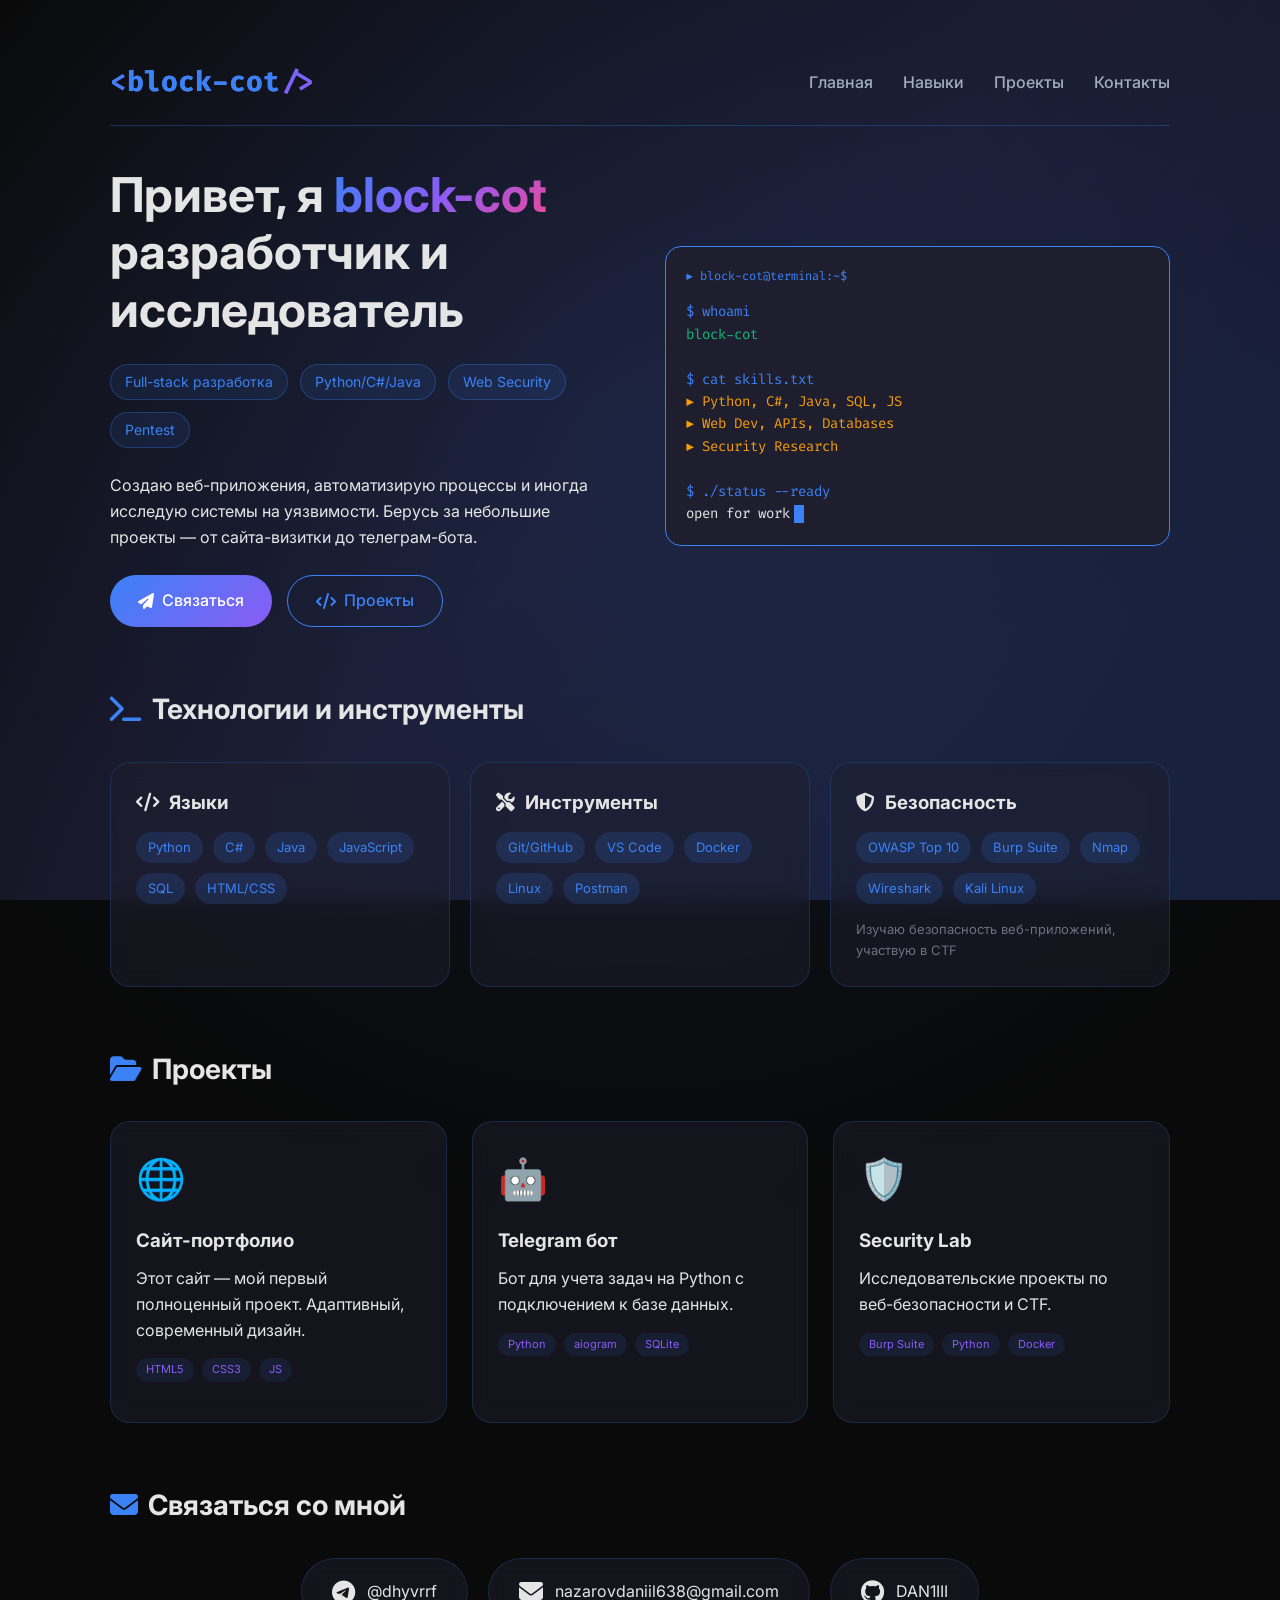
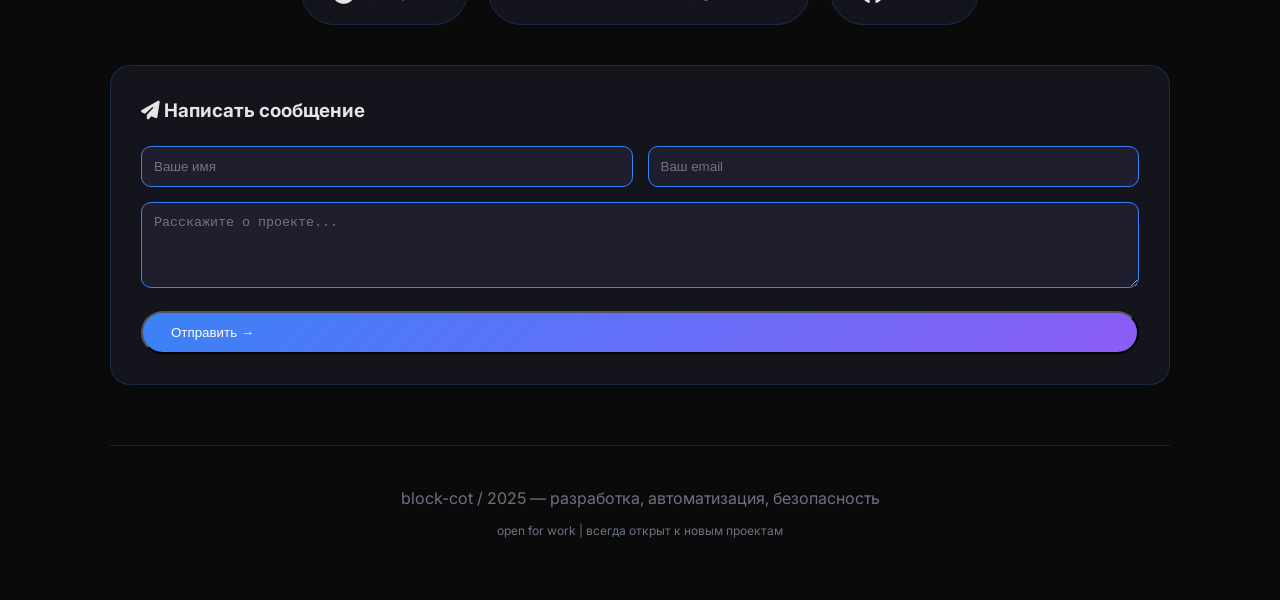
==== commit dd9f6a57: "Update index.html" ====
--- a/my_sait/index.html
+++ b/my_sait/index.html
@@ -3,8 +3,29 @@
 <head>
     <meta charset="UTF-8">
     <meta name="viewport" content="width=device-width, initial-scale=1.0">
-    <meta name="description" content="Портфолио начинающего веб-разработчика. Учусь создавать современные сайты.">
-    <title>Даниил Назаров | Начинающий веб-разработчик</title>
+    <meta name="description" content="block-cot — разработчик и исследователь кибербезопасности. Full-stack разработка, пентест, веб-приложения.">
+    <meta name="keywords" content="разработчик, кибербезопасность, пентест, full-stack, webdev">
+    <meta name="author" content="block-cot">
+    <meta name="robots" content="index, follow">
+    
+    <!-- Open Graph для соцсетей -->
+    <meta property="og:title" content="block-cot | Разработка & Безопасность">
+    <meta property="og:description" content="Full-stack разработчик и исследователь кибербезопасности">
+    <meta property="og:type" content="website">
+    <meta property="og:url" content="https://sait.pages.dev">
+    
+    <title>block-cot | Разработка и кибербезопасность</title>
+    
+    <!-- Favicon -->
+    <link rel="icon" type="image/svg+xml" href="data:image/svg+xml,<svg xmlns='http://www.w3.org/2000/svg' viewBox='0 0 100 100'><text x='50%' y='50%' text-anchor='middle' dy='.35em' font-size='60' fill='%233b82f6'>🔒</text></svg>">
+    <link rel="icon" type="image/png" href="data:image/svg+xml,...">
+    
+    <!-- Fonts -->
+    <link href="https://fonts.googleapis.com/css2?family=Inter:opsz,wght@14..32,300;14..32,400;14..32,500;14..32,600;14..32,700&family=Fira+Code:wght@400;500&display=swap" rel="stylesheet">
+    
+    <!-- Font Awesome Icons (бесплатно) -->
+    <link rel="stylesheet" href="https://cdnjs.cloudflare.com/ajax/libs/font-awesome/6.5.1/css/all.min.css">
+    
     <style>
         * {
             margin: 0;
@@ -13,375 +34,542 @@
         }
 
         body {
-            font-family: system-ui, -apple-system, 'Segoe UI', 'Inter', sans-serif;
-            background: linear-gradient(135deg, #667eea 0%, #764ba2 100%);
-            min-height: 100vh;
-            padding: 40px 20px;
+            font-family: 'Inter', sans-serif;
+            background: #0a0a0a;
+            color: #e5e5e5;
+            line-height: 1.6;
+        }
+
+        /* Анимированный фон */
+        .bg-animation {
+            position: fixed;
+            top: 0;
+            left: 0;
+            width: 100%;
+            height: 100%;
+            z-index: -1;
+            background: linear-gradient(135deg, #0a0a0a 0%, #1a1a2e 50%, #16213e 100%);
+        }
+
+        .bg-animation::before {
+            content: '';
+            position: absolute;
+            width: 200%;
+            height: 200%;
+            top: -50%;
+            left: -50%;
+            background: radial-gradient(circle at center, rgba(59,130,246,0.1) 0%, transparent 50%);
+            animation: rotate 20s linear infinite;
+        }
+
+        @keyframes rotate {
+            from { transform: rotate(0deg); }
+            to { transform: rotate(360deg); }
         }
 
         .container {
-            max-width: 900px;
+            max-width: 1100px;
             margin: 0 auto;
-        }
-
-        /* Карточка профиля */
-        .card {
-            background: white;
-            border-radius: 32px;
-            padding: 40px;
-            box-shadow: 0 25px 50px -12px rgba(0, 0, 0, 0.25);
-            margin-bottom: 30px;
-        }
-
-        /* Шапка */
+            padding: 20px;
+        }
+
+        /* Header */
         .header {
-            text-align: center;
+            padding: 40px 0 20px;
+            border-bottom: 1px solid rgba(59,130,246,0.3);
             margin-bottom: 40px;
         }
 
-        .avatar {
-            width: 120px;
-            height: 120px;
-            background: linear-gradient(135deg, #667eea 0%, #764ba2 100%);
-            border-radius: 50%;
-            display: flex;
+        .nav {
+            display: flex;
+            justify-content: space-between;
             align-items: center;
-            justify-content: center;
-            margin: 0 auto 20px;
+            flex-wrap: wrap;
+            gap: 20px;
+        }
+
+        .logo {
+            font-size: 28px;
+            font-weight: 700;
+            font-family: 'Fira Code', monospace;
+            background: linear-gradient(135deg, #3b82f6, #8b5cf6);
+            -webkit-background-clip: text;
+            -webkit-text-fill-color: transparent;
+        }
+
+        .logo span {
+            color: #3b82f6;
+            -webkit-text-fill-color: #3b82f6;
+        }
+
+        .nav-links {
+            display: flex;
+            gap: 30px;
+            list-style: none;
+        }
+
+        .nav-links a {
+            color: #a0aec0;
+            text-decoration: none;
+            transition: color 0.3s;
+            font-weight: 500;
+        }
+
+        .nav-links a:hover {
+            color: #3b82f6;
+        }
+
+        /* Hero секция */
+        .hero {
+            display: grid;
+            grid-template-columns: 1fr 1fr;
+            gap: 50px;
+            align-items: center;
+            margin-bottom: 60px;
+        }
+
+        .hero-content h1 {
             font-size: 48px;
-            color: white;
-        }
-
-        h1 {
-            font-size: 28px;
-            margin-bottom: 8px;
-            color: #1e293b;
-        }
-
-        .badge {
-            display: inline-block;
-            background: #e2e8f0;
-            padding: 4px 12px;
+            margin-bottom: 20px;
+            line-height: 1.2;
+        }
+
+        .gradient-text {
+            background: linear-gradient(135deg, #3b82f6, #8b5cf6, #ec489a);
+            -webkit-background-clip: text;
+            -webkit-text-fill-color: transparent;
+        }
+
+        .hero-tags {
+            display: flex;
+            flex-wrap: wrap;
+            gap: 12px;
+            margin: 25px 0;
+        }
+
+        .tag {
+            background: rgba(59,130,246,0.1);
+            border: 1px solid rgba(59,130,246,0.3);
+            padding: 6px 14px;
             border-radius: 50px;
             font-size: 14px;
-            color: #475569;
-            margin-bottom: 16px;
-        }
-
-        .status {
+            color: #3b82f6;
+        }
+
+        .hero-buttons {
+            display: flex;
+            gap: 15px;
+            margin-top: 25px;
+        }
+
+        .btn {
+            padding: 12px 28px;
+            border-radius: 40px;
+            text-decoration: none;
+            font-weight: 500;
+            transition: all 0.3s;
             display: inline-flex;
             align-items: center;
             gap: 8px;
-            background: #dcfce7;
-            color: #166534;
-            padding: 6px 14px;
-            border-radius: 50px;
+        }
+
+        .btn-primary {
+            background: linear-gradient(135deg, #3b82f6, #8b5cf6);
+            color: white;
+        }
+
+        .btn-primary:hover {
+            transform: translateY(-2px);
+            box-shadow: 0 10px 25px -5px rgba(59,130,246,0.4);
+        }
+
+        .btn-outline {
+            border: 1px solid #3b82f6;
+            color: #3b82f6;
+        }
+
+        .btn-outline:hover {
+            background: rgba(59,130,246,0.1);
+        }
+
+        .hero-code {
+            background: #1e1e2e;
+            border-radius: 16px;
+            padding: 20px;
+            border: 1px solid #3b82f6;
+            font-family: 'Fira Code', monospace;
             font-size: 14px;
-            margin-top: 12px;
-        }
-
-        .status-dot {
-            width: 8px;
-            height: 8px;
-            background: #22c55e;
-            border-radius: 50%;
-            animation: pulse 1.5s infinite;
-        }
-
-        @keyframes pulse {
-            0%, 100% { opacity: 1; }
-            50% { opacity: 0.5; }
+            position: relative;
+        }
+
+        .hero-code::before {
+            content: '▶ block-cot@terminal:~$';
+            display: block;
+            color: #3b82f6;
+            margin-bottom: 15px;
+            font-size: 12px;
         }
 
         /* Секции */
+        .section {
+            margin-bottom: 60px;
+        }
+
         .section-title {
-            font-size: 20px;
-            font-weight: 600;
-            color: #1e293b;
-            margin-bottom: 20px;
-            padding-bottom: 8px;
-            border-bottom: 3px solid #667eea;
-            display: inline-block;
-        }
-
-        .about-text {
-            color: #475569;
-            line-height: 1.6;
-            margin-top: 15px;
-        }
-
-        /* Навыки */
+            font-size: 28px;
+            margin-bottom: 30px;
+            display: flex;
+            align-items: center;
+            gap: 10px;
+        }
+
+        .section-title i {
+            color: #3b82f6;
+        }
+
+        /* Карточки навыков */
         .skills-grid {
+            display: grid;
+            grid-template-columns: repeat(auto-fit, minmax(300px, 1fr));
+            gap: 20px;
+        }
+
+        .skill-card {
+            background: rgba(30, 30, 46, 0.5);
+            backdrop-filter: blur(10px);
+            border-radius: 20px;
+            padding: 25px;
+            border: 1px solid rgba(59,130,246,0.2);
+            transition: all 0.3s;
+        }
+
+        .skill-card:hover {
+            border-color: #3b82f6;
+            transform: translateY(-4px);
+        }
+
+        .skill-card h3 {
+            margin-bottom: 15px;
+            display: flex;
+            align-items: center;
+            gap: 10px;
+        }
+
+        .skill-list {
             display: flex;
             flex-wrap: wrap;
             gap: 10px;
             margin-top: 15px;
         }
 
-        .skill-tag {
-            background: #f1f5f9;
-            padding: 8px 16px;
-            border-radius: 50px;
-            font-size: 14px;
-            color: #334155;
-            transition: all 0.2s;
-        }
-
-        .skill-tag:hover {
-            background: #667eea;
-            color: white;
-            transform: translateY(-2px);
+        .skill-item {
+            background: rgba(59,130,246,0.15);
+            padding: 5px 12px;
+            border-radius: 20px;
+            font-size: 13px;
+            color: #3b82f6;
         }
 
         /* Проекты */
         .projects-grid {
             display: grid;
-            grid-template-columns: repeat(auto-fit, minmax(280px, 1fr));
-            gap: 20px;
-            margin-top: 15px;
+            grid-template-columns: repeat(auto-fit, minmax(300px, 1fr));
+            gap: 25px;
         }
 
         .project-card {
-            background: #f8fafc;
+            background: rgba(30, 30, 46, 0.5);
+            backdrop-filter: blur(10px);
             border-radius: 20px;
-            padding: 20px;
-            transition: transform 0.2s;
+            padding: 25px;
+            border: 1px solid rgba(59,130,246,0.2);
+            transition: all 0.3s;
         }
 
         .project-card:hover {
+            border-color: #3b82f6;
             transform: translateY(-4px);
         }
 
         .project-icon {
-            font-size: 32px;
-            margin-bottom: 12px;
+            font-size: 40px;
+            margin-bottom: 15px;
         }
 
         .project-card h3 {
-            font-size: 18px;
-            margin-bottom: 8px;
-            color: #1e293b;
-        }
-
-        .project-card p {
-            font-size: 14px;
-            color: #64748b;
-            margin-bottom: 12px;
-        }
-
-        .project-link {
-            display: inline-block;
-            color: #667eea;
-            text-decoration: none;
-            font-size: 14px;
-            font-weight: 500;
-        }
-
-        .project-link:hover {
-            text-decoration: underline;
+            margin-bottom: 10px;
+        }
+
+        .project-tech {
+            display: flex;
+            flex-wrap: wrap;
+            gap: 8px;
+            margin: 15px 0;
+        }
+
+        .project-tech span {
+            background: rgba(59,130,246,0.1);
+            padding: 3px 10px;
+            border-radius: 20px;
+            font-size: 11px;
+            color: #8b5cf6;
         }
 
         /* Контакты */
         .contacts-grid {
             display: flex;
             flex-wrap: wrap;
-            gap: 15px;
-            margin-top: 15px;
-        }
-
-        .contact-item {
-            display: flex;
-            align-items: center;
-            gap: 10px;
-            background: #f1f5f9;
-            padding: 10px 20px;
+            gap: 20px;
+            justify-content: center;
+        }
+
+        .contact-card {
+            background: rgba(30, 30, 46, 0.5);
+            backdrop-filter: blur(10px);
+            padding: 20px 30px;
             border-radius: 50px;
             text-decoration: none;
-            color: #334155;
-            transition: all 0.2s;
-        }
-
-        .contact-item:hover {
-            background: #667eea;
-            color: white;
+            color: #e5e5e5;
+            display: flex;
+            align-items: center;
+            gap: 12px;
+            transition: all 0.3s;
+            border: 1px solid rgba(59,130,246,0.2);
+        }
+
+        .contact-card:hover {
+            border-color: #3b82f6;
             transform: translateY(-2px);
-        }
-
-        /* Форма */
-        .form-group {
-            margin-bottom: 20px;
-        }
-
-        .form-group input,
-        .form-group textarea {
-            width: 100%;
-            padding: 12px 16px;
-            border: 1px solid #e2e8f0;
-            border-radius: 16px;
-            font-family: inherit;
-            font-size: 14px;
-            transition: border-color 0.2s;
-        }
-
-        .form-group input:focus,
-        .form-group textarea:focus {
-            outline: none;
-            border-color: #667eea;
-        }
-
-        .btn {
-            background: linear-gradient(135deg, #667eea 0%, #764ba2 100%);
-            color: white;
-            border: none;
-            padding: 12px 28px;
-            border-radius: 50px;
-            font-size: 16px;
-            font-weight: 500;
-            cursor: pointer;
-            transition: transform 0.2s;
-        }
-
-        .btn:hover {
-            transform: translateY(-2px);
-        }
-
-        .form-note {
-            font-size: 12px;
-            color: #94a3b8;
-            margin-top: 12px;
-            text-align: center;
-        }
-
-        /* Футер */
+            color: #3b82f6;
+        }
+
+        /* Footer */
         .footer {
             text-align: center;
-            color: rgba(255, 255, 255, 0.7);
-            font-size: 14px;
-            margin-top: 20px;
-        }
-
-        hr {
-            margin: 30px 0;
-            border: none;
-            border-top: 1px solid #e2e8f0;
-        }
-
-        @media (max-width: 600px) {
-            .card {
-                padding: 24px;
+            padding: 40px 0;
+            border-top: 1px solid rgba(59,130,246,0.2);
+            margin-top: 40px;
+            color: #6b7280;
+        }
+
+        /* Терминальные эффекты */
+        .cursor-blink {
+            display: inline-block;
+            width: 10px;
+            height: 18px;
+            background: #3b82f6;
+            animation: blink 1s infinite;
+            margin-left: 4px;
+            vertical-align: middle;
+        }
+
+        @keyframes blink {
+            0%, 50% { opacity: 1; }
+            51%, 100% { opacity: 0; }
+        }
+
+        /* Адаптив */
+        @media (max-width: 768px) {
+            .hero {
+                grid-template-columns: 1fr;
+                gap: 30px;
             }
-            h1 {
-                font-size: 24px;
+            .hero-content h1 {
+                font-size: 36px;
+            }
+            .nav {
+                flex-direction: column;
+                text-align: center;
+            }
+            .nav-links {
+                justify-content: center;
             }
         }
     </style>
 </head>
 <body>
+    <div class="bg-animation"></div>
+
     <div class="container">
-        <!-- Главная карточка -->
-        <div class="card">
-            <div class="header">
-                <div class="avatar">
-                    👨‍💻
-                </div>
-                <h1>Даниил Назаров</h1>
-                <div class="badge">Начинающий веб-разработчик</div>
-                <div class="status">
-                    <span class="status-dot"></span>
-                    Открыт к сотрудничеству и обучению
+        <!-- Header -->
+        <header class="header">
+            <nav class="nav">
+                <div class="logo">
+                    &lt;<span>block-cot</span>/&gt;
+                </div>
+                <ul class="nav-links">
+                    <li><a href="#home">Главная</a></li>
+                    <li><a href="#skills">Навыки</a></li>
+                    <li><a href="#projects">Проекты</a></li>
+                    <li><a href="#contact">Контакты</a></li>
+                </ul>
+            </nav>
+        </header>
+
+        <!-- Hero секция -->
+        <section id="home" class="hero">
+            <div class="hero-content">
+                <h1>
+                    Привет, я <span class="gradient-text">block-cot</span><br>
+                    разработчик и исследователь
+                </h1>
+                <div class="hero-tags">
+                    <span class="tag">Full-stack разработка</span>
+                    <span class="tag">Python/C#/Java</span>
+                    <span class="tag">Web Security</span>
+                    <span class="tag">Pentest</span>
+                </div>
+                <p>Создаю веб-приложения, автоматизирую процессы и иногда исследую системы на уязвимости. Берусь за небольшие проекты — от сайта-визитки до телеграм-бота.</p>
+                <div class="hero-buttons">
+                    <a href="#contact" class="btn btn-primary"><i class="fas fa-paper-plane"></i> Связаться</a>
+                    <a href="#projects" class="btn btn-outline"><i class="fas fa-code"></i> Проекты</a>
                 </div>
             </div>
-
-            <!-- О себе -->
-            <div class="about-text">
-                <div class="section-title">📖 О себе</div>
-                <p>Привет! Меня зовут Даниил, я начинающий веб-разработчик. Учусь создавать современные, адаптивные и удобные сайты. Сейчас активно изучаю фронтенд-разработку и стремлюсь развиваться в этой сфере.</p>
-                <p style="margin-top: 12px;">Это мой первый сайт-портфолио, который я создал с нуля. Я открыт к новым проектам, готов учиться и применять полученные знания на практике.</p>
+            <div class="hero-code">
+                <span style="color:#3b82f6;">$ whoami</span><br>
+                <span style="color:#10b981;">block-cot</span><br><br>
+                <span style="color:#3b82f6;">$ cat skills.txt</span><br>
+                <span style="color:#f59e0b;">▶ Python, C#, Java, SQL, JS</span><br>
+                <span style="color:#f59e0b;">▶ Web Dev, APIs, Databases</span><br>
+                <span style="color:#f59e0b;">▶ Security Research</span><br><br>
+                <span style="color:#3b82f6;">$ ./status --ready</span><br>
+                <span>open for work</span><span class="cursor-blink"></span>
             </div>
-        </div>
+        </section>
 
         <!-- Навыки -->
-        <div class="card">
-            <div class="section-title">🛠️ Чему учусь / что знаю</div>
+        <section id="skills" class="section">
+            <h2 class="section-title">
+                <i class="fas fa-terminal"></i> Технологии и инструменты
+            </h2>
             <div class="skills-grid">
-                <span class="skill-tag">HTML5</span>
-                <span class="skill-tag">CSS3</span>
-                <span class="skill-tag">JavaScript (базовый)</span>
-                <span class="skill-tag">Адаптивная вёрстка</span>
-                <span class="skill-tag">Git / GitHub</span>
-                <span class="skill-tag">VS Code</span>
-                <span class="skill-tag">Figma (базово)</span>
+                <div class="skill-card">
+                    <h3><i class="fas fa-code"></i> Языки</h3>
+                    <div class="skill-list">
+                        <span class="skill-item">Python</span>
+                        <span class="skill-item">C#</span>
+                        <span class="skill-item">Java</span>
+                        <span class="skill-item">JavaScript</span>
+                        <span class="skill-item">SQL</span>
+                        <span class="skill-item">HTML/CSS</span>
+                    </div>
+                </div>
+                <div class="skill-card">
+                    <h3><i class="fas fa-tools"></i> Инструменты</h3>
+                    <div class="skill-list">
+                        <span class="skill-item">Git/GitHub</span>
+                        <span class="skill-item">VS Code</span>
+                        <span class="skill-item">Docker</span>
+                        <span class="skill-item">Linux</span>
+                        <span class="skill-item">Postman</span>
+                    </div>
+                </div>
+                <div class="skill-card">
+                    <h3><i class="fas fa-shield-alt"></i> Безопасность</h3>
+                    <div class="skill-list">
+                        <span class="skill-item">OWASP Top 10</span>
+                        <span class="skill-item">Burp Suite</span>
+                        <span class="skill-item">Nmap</span>
+                        <span class="skill-item">Wireshark</span>
+                        <span class="skill-item">Kali Linux</span>
+                    </div>
+                    <p style="font-size: 13px; color: #6b7280; margin-top: 15px;">Изучаю безопасность веб-приложений, участвую в CTF</p>
+                </div>
             </div>
-            <p style="font-size: 14px; color: #64748b; margin-top: 16px;">
-                ⚡ Сейчас активно изучаю React и TypeScript
-            </p>
-        </div>
+        </section>
 
         <!-- Проекты -->
-        <div class="card">
-            <div class="section-title">📁 Мои проекты</div>
+        <section id="projects" class="section">
+            <h2 class="section-title">
+                <i class="fas fa-folder-open"></i> Проекты
+            </h2>
             <div class="projects-grid">
                 <div class="project-card">
                     <div class="project-icon">🌐</div>
-                    <h3>Сайт-визитка</h3>
-                    <p>Мой первый полноценный проект — этот сайт. Создан с нуля на HTML/CSS, адаптирован под мобильные устройства.</p>
-                    <a href="#" class="project-link">🔗 Посмотреть →</a>
+                    <h3>Сайт-портфолио</h3>
+                    <p>Этот сайт — мой первый полноценный проект. Адаптивный, современный дизайн.</p>
+                    <div class="project-tech">
+                        <span>HTML5</span>
+                        <span>CSS3</span>
+                        <span>JS</span>
+                    </div>
                 </div>
                 <div class="project-card">
-                    <div class="project-icon">📱</div>
-                    <h3>Landing Page (учебный)</h3>
-                    <p>Практическая работа по созданию продающей страницы. Использовал flexbox, grid, анимации.</p>
-                    <a href="#" class="project-link">🔗 Посмотреть →</a>
+                    <div class="project-icon">🤖</div>
+                    <h3>Telegram бот</h3>
+                    <p>Бот для учета задач на Python с подключением к базе данных.</p>
+                    <div class="project-tech">
+                        <span>Python</span>
+                        <span>aiogram</span>
+                        <span>SQLite</span>
+                    </div>
                 </div>
                 <div class="project-card">
-                    <div class="project-icon">🔄</div>
-                    <h3>To-Do App (в процессе)</h3>
-                    <p>Простое приложение для задач на JavaScript. Учусь работать с DOM и локальным хранилищем.</p>
-                    <a href="#" class="project-link">🔗 Скоро →</a>
+                    <div class="project-icon">🛡️</div>
+                    <h3>Security Lab</h3>
+                    <p>Исследовательские проекты по веб-безопасности и CTF.</p>
+                    <div class="project-tech">
+                        <span>Burp Suite</span>
+                        <span>Python</span>
+                        <span>Docker</span>
+                    </div>
                 </div>
             </div>
-        </div>
+        </section>
 
         <!-- Контакты -->
-        <div class="card">
-            <div class="section-title">📫 Связаться со мной</div>
+        <section id="contact" class="section">
+            <h2 class="section-title">
+                <i class="fas fa-envelope"></i> Связаться со мной
+            </h2>
             <div class="contacts-grid">
-                <a href="mailto:daniil@example.com" class="contact-item">
-                    <span>📧</span> daniil@example.com
+                <a href="https://t.me/dhyvrrf" target="_blank" class="contact-card">
+                    <i class="fab fa-telegram fa-xl"></i>
+                    <span>@dhyvrrf</span>
                 </a>
-                <a href="https://t.me/daniil_nazarov" target="_blank" class="contact-item">
-                    <span>💬</span> Telegram
+                <a href="mailto:nazarovdaniil638@gmail.com" class="contact-card">
+                    <i class="fas fa-envelope fa-xl"></i>
+                    <span>nazarovdaniil638@gmail.com</span>
                 </a>
-                <a href="https://github.com/nazarovdaniil" target="_blank" class="contact-item">
-                    <span>🐙</span> GitHub
+                <a href="https://github.com/DAN1III" target="_blank" class="contact-card">
+                    <i class="fab fa-github fa-xl"></i>
+                    <span>DAN1III</span>
                 </a>
             </div>
 
-            <hr>
-
-            <div class="section-title">✉️ Написать сообщение</div>
-            <form id="contactForm" action="https://formspree.io/f/xgvorgak" method="POST">
-                <div class="form-group">
-                    <input type="text" name="name" placeholder="Ваше имя" required>
-                </div>
-                <div class="form-group">
-                    <input type="email" name="email" placeholder="Ваш email" required>
-                </div>
-                <div class="form-group">
-                    <textarea name="message" rows="4" placeholder="Ваше сообщение..." required></textarea>
-                </div>
-                <button type="submit" class="btn">Отправить сообщение →</button>
-                <p class="form-note">Я отвечу в течение 1-2 дней</p>
-            </form>
-        </div>
-
-        <div class="footer">
-            <p>© 2024 Даниил Назаров | Начинающий веб-разработчик</p>
-            <p style="font-size: 12px; margin-top: 8px;">Сайт создан в учебных целях</p>
-        </div>
+            <!-- Форма обратной связи -->
+            <div style="margin-top: 40px; background: rgba(30, 30, 46, 0.5); border-radius: 20px; padding: 30px; border: 1px solid rgba(59,130,246,0.2);">
+                <h3 style="margin-bottom: 20px;"><i class="fas fa-paper-plane"></i> Написать сообщение</h3>
+                <form id="contactForm" action="https://formspree.io/f/xgvorgak" method="POST">
+                    <div style="display: grid; grid-template-columns: 1fr 1fr; gap: 15px; margin-bottom: 15px;">
+                        <input type="text" name="name" placeholder="Ваше имя" required style="background: #1e1e2e; border: 1px solid #3b82f6; border-radius: 10px; padding: 12px; color: white;">
+                        <input type="email" name="email" placeholder="Ваш email" required style="background: #1e1e2e; border: 1px solid #3b82f6; border-radius: 10px; padding: 12px; color: white;">
+                    </div>
+                    <textarea name="message" rows="4" placeholder="Расскажите о проекте..." required style="width: 100%; background: #1e1e2e; border: 1px solid #3b82f6; border-radius: 10px; padding: 12px; color: white; margin-bottom: 15px;"></textarea>
+                    <button type="submit" class="btn btn-primary" style="width: 100%; cursor: pointer;">Отправить →</button>
+                </form>
+            </div>
+        </section>
+
+        <!-- Footer -->
+        <footer class="footer">
+            <p>block-cot / 2025 — разработка, автоматизация, безопасность</p>
+            <p style="font-size: 12px; margin-top: 10px;">open for work | всегда открыт к новым проектам</p>
+        </footer>
     </div>
 
     <script>
+        // Плавная прокрутка
+        document.querySelectorAll('a[href^="#"]').forEach(anchor => {
+            anchor.addEventListener('click', function(e) {
+                e.preventDefault();
+                const target = document.querySelector(this.getAttribute('href'));
+                if (target) {
+                    target.scrollIntoView({ behavior: 'smooth', block: 'start' });
+                }
+            });
+        });
+
         // Форма обратной связи
         const form = document.getElementById('contactForm');
         if (form) {
@@ -400,13 +588,13 @@
                         headers: { 'Accept': 'application/json' }
                     });
                     if (response.ok) {
-                        alert('Спасибо! Сообщение отправлено. Я свяжусь с вами!');
+                        alert('✅ Сообщение отправлено! Я свяжусь с вами в Telegram.');
                         form.reset();
                     } else {
                         throw new Error();
                     }
                 } catch (error) {
-                    alert('Ошибка отправки. Напишите мне напрямую в Telegram.');
+                    alert('❌ Ошибка. Напишите мне напрямую в Telegram: @dhyvrrf');
                 } finally {
                     btn.textContent = originalText;
                     btn.disabled = false;
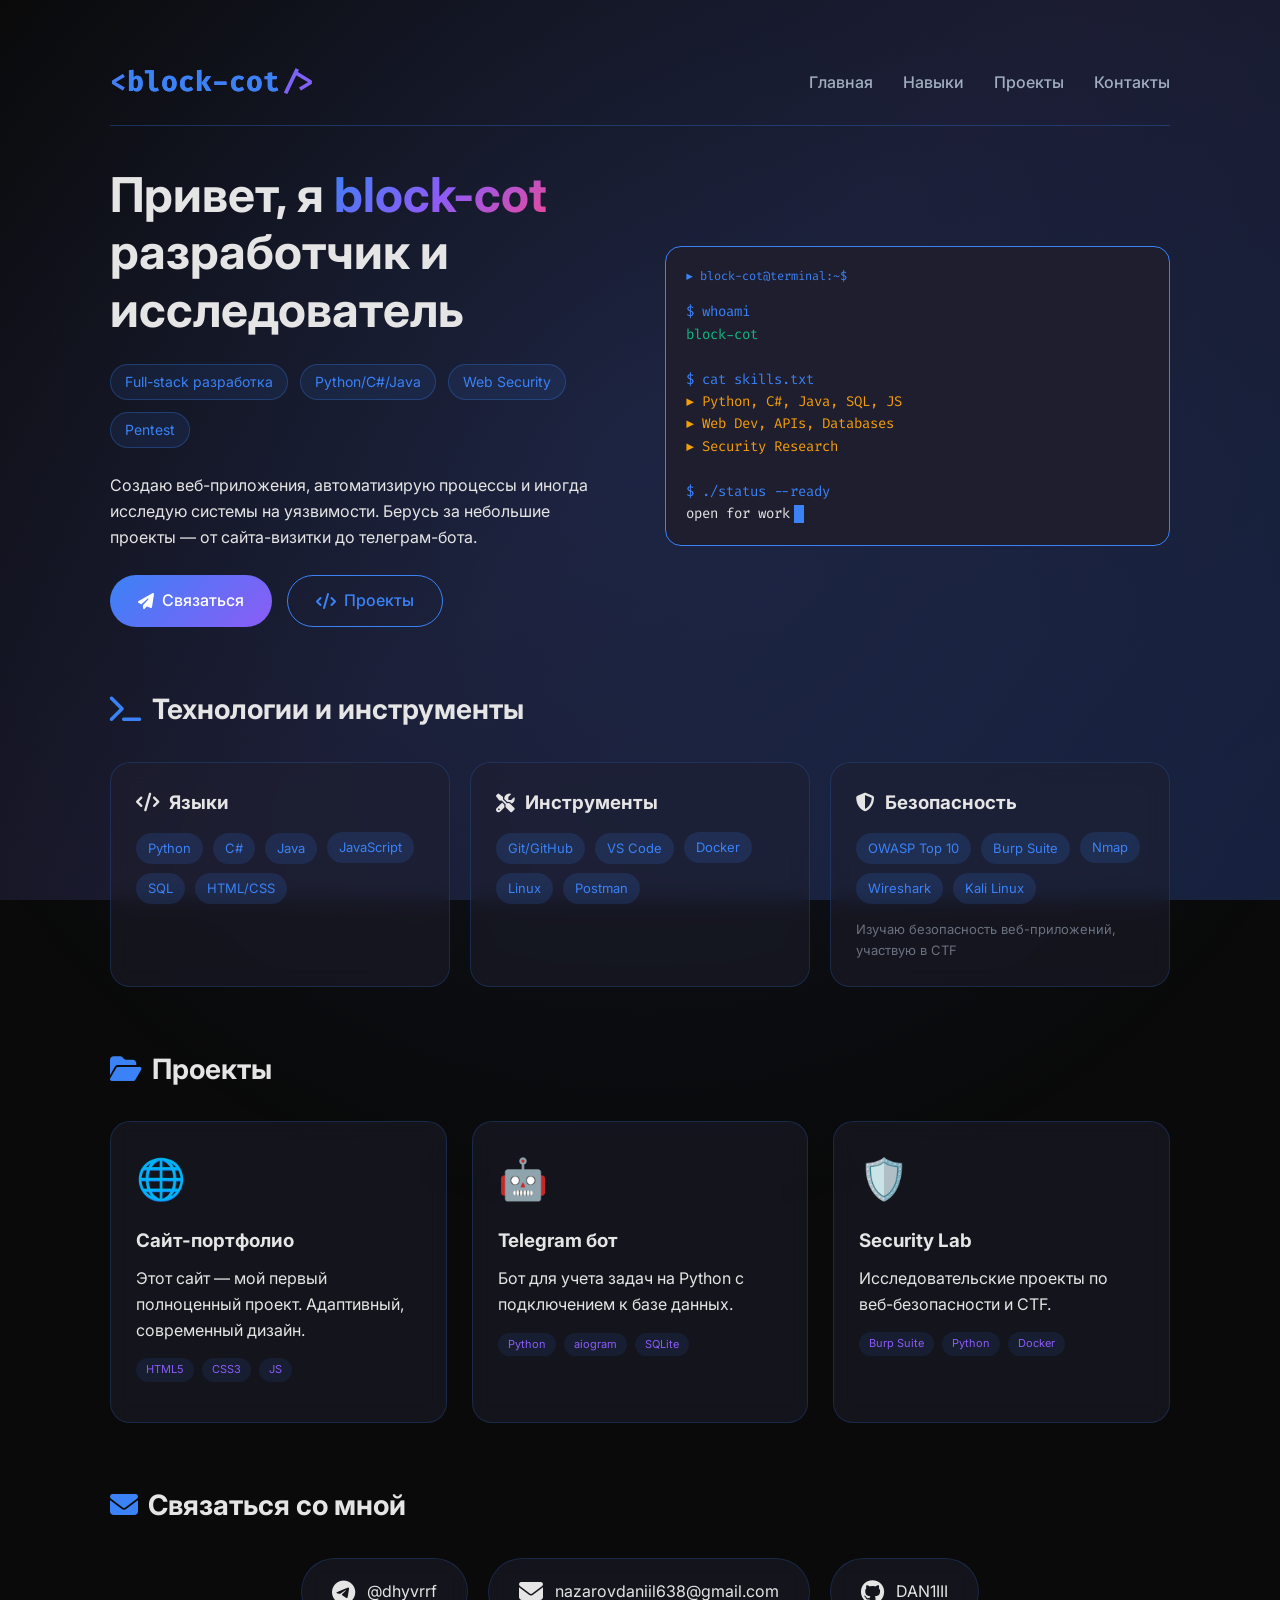
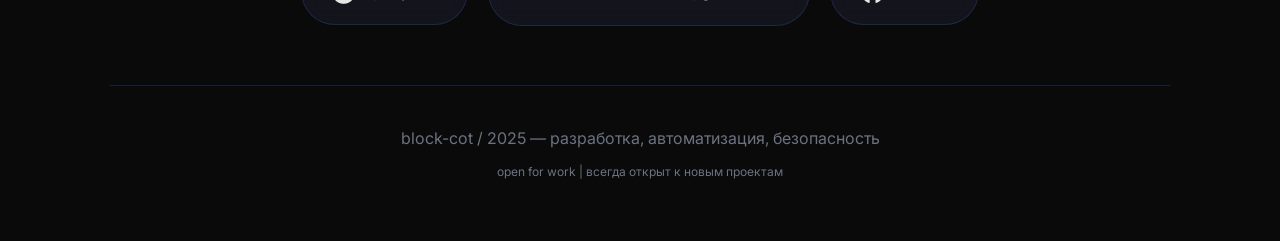
==== commit 4986adb8: "Update index.html" ====
--- a/my_sait/index.html
+++ b/my_sait/index.html
@@ -538,7 +538,7 @@
             </div>
 
             <!-- Форма обратной связи -->
-            <div style="margin-top: 40px; background: rgba(30, 30, 46, 0.5); border-radius: 20px; padding: 30px; border: 1px solid rgba(59,130,246,0.2);">
+            <!-- <div style="margin-top: 40px; background: rgba(30, 30, 46, 0.5); border-radius: 20px; padding: 30px; border: 1px solid rgba(59,130,246,0.2);">
                 <h3 style="margin-bottom: 20px;"><i class="fas fa-paper-plane"></i> Написать сообщение</h3>
                 <form id="contactForm" action="https://formspree.io/f/xgvorgak" method="POST">
                     <div style="display: grid; grid-template-columns: 1fr 1fr; gap: 15px; margin-bottom: 15px;">
@@ -548,7 +548,7 @@
                     <textarea name="message" rows="4" placeholder="Расскажите о проекте..." required style="width: 100%; background: #1e1e2e; border: 1px solid #3b82f6; border-radius: 10px; padding: 12px; color: white; margin-bottom: 15px;"></textarea>
                     <button type="submit" class="btn btn-primary" style="width: 100%; cursor: pointer;">Отправить →</button>
                 </form>
-            </div>
+            </div> -->
         </section>
 
         <!-- Footer -->
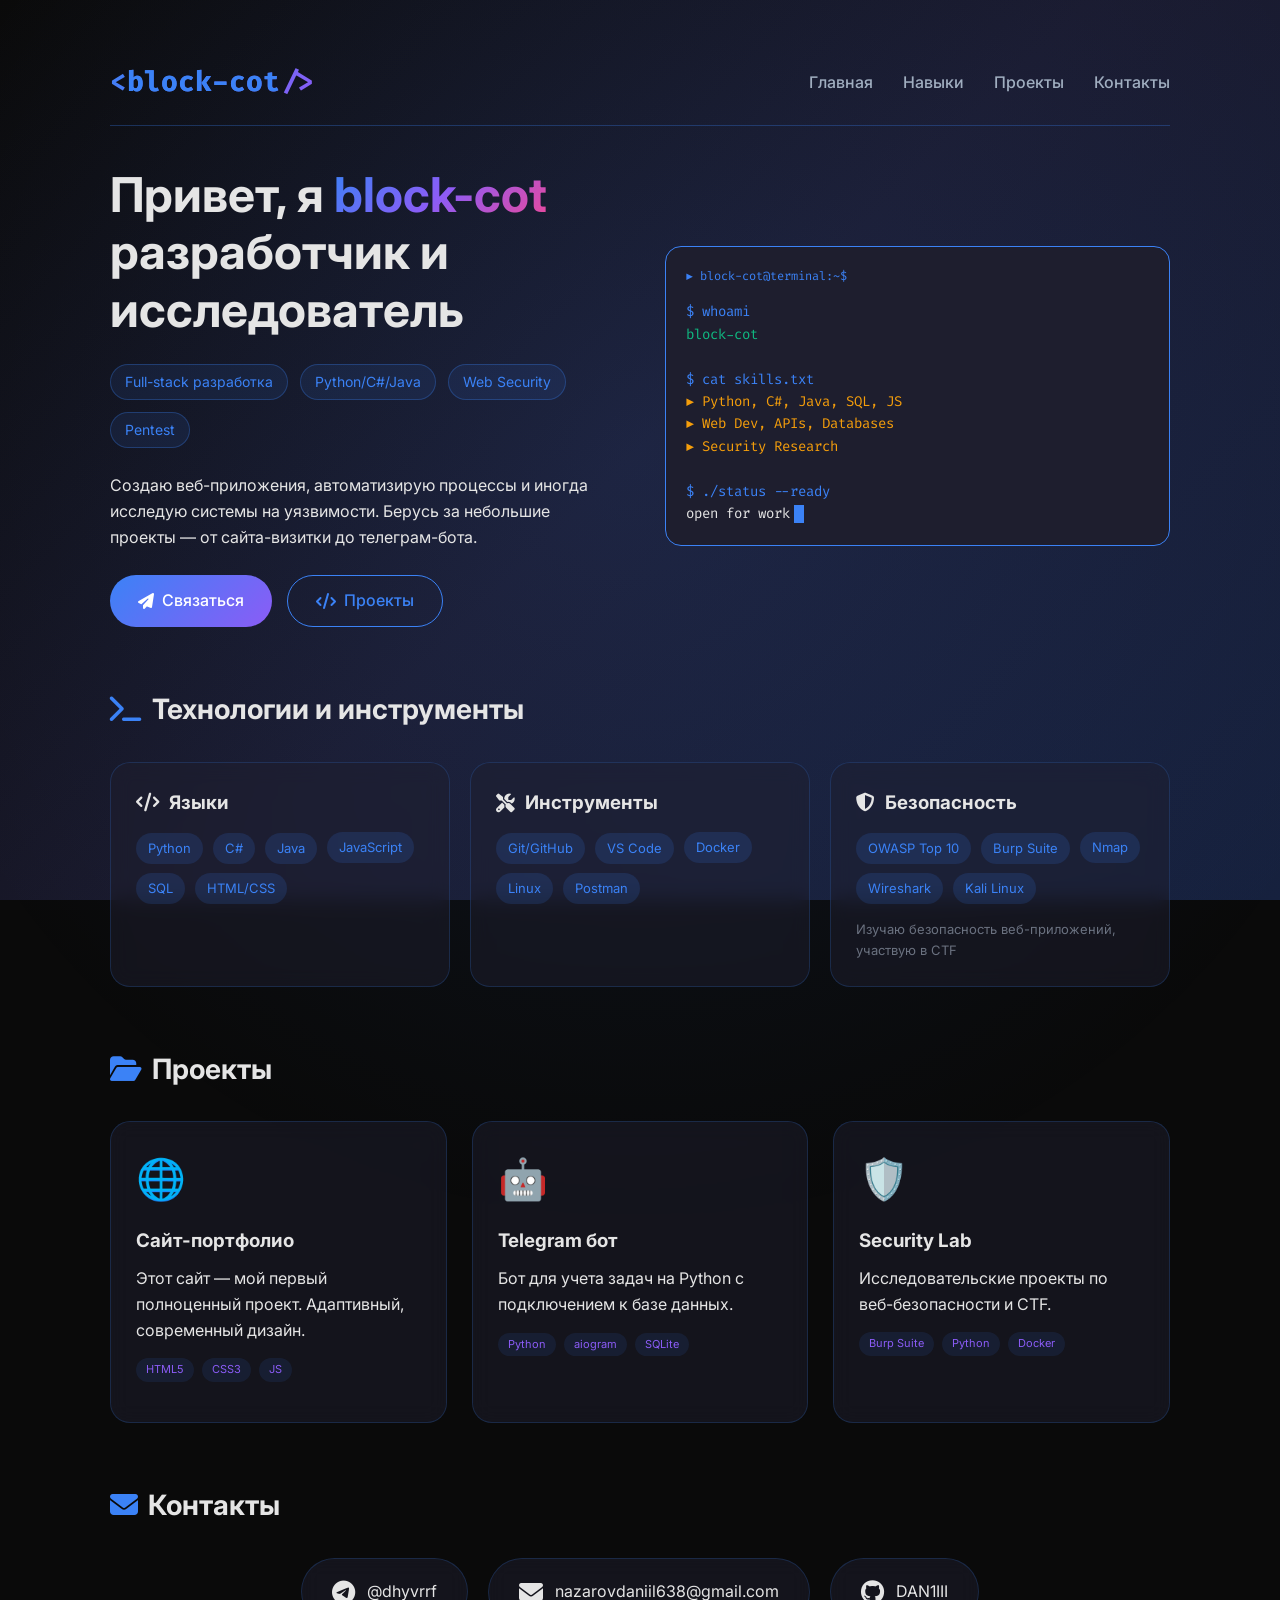
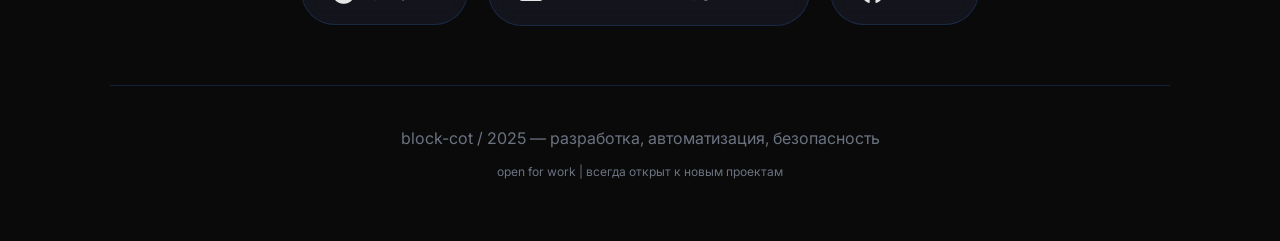
==== commit c360fbdf: "Update index.html" ====
--- a/my_sait/index.html
+++ b/my_sait/index.html
@@ -517,10 +517,9 @@
             </div>
         </section>
 
-        <!-- Контакты -->
         <section id="contact" class="section">
             <h2 class="section-title">
-                <i class="fas fa-envelope"></i> Связаться со мной
+                <i class="fas fa-envelope"></i> Контакты
             </h2>
             <div class="contacts-grid">
                 <a href="https://t.me/dhyvrrf" target="_blank" class="contact-card">
@@ -536,22 +535,8 @@
                     <span>DAN1III</span>
                 </a>
             </div>
-
-            <!-- Форма обратной связи -->
-            <!-- <div style="margin-top: 40px; background: rgba(30, 30, 46, 0.5); border-radius: 20px; padding: 30px; border: 1px solid rgba(59,130,246,0.2);">
-                <h3 style="margin-bottom: 20px;"><i class="fas fa-paper-plane"></i> Написать сообщение</h3>
-                <form id="contactForm" action="https://formspree.io/f/xgvorgak" method="POST">
-                    <div style="display: grid; grid-template-columns: 1fr 1fr; gap: 15px; margin-bottom: 15px;">
-                        <input type="text" name="name" placeholder="Ваше имя" required style="background: #1e1e2e; border: 1px solid #3b82f6; border-radius: 10px; padding: 12px; color: white;">
-                        <input type="email" name="email" placeholder="Ваш email" required style="background: #1e1e2e; border: 1px solid #3b82f6; border-radius: 10px; padding: 12px; color: white;">
-                    </div>
-                    <textarea name="message" rows="4" placeholder="Расскажите о проекте..." required style="width: 100%; background: #1e1e2e; border: 1px solid #3b82f6; border-radius: 10px; padding: 12px; color: white; margin-bottom: 15px;"></textarea>
-                    <button type="submit" class="btn btn-primary" style="width: 100%; cursor: pointer;">Отправить →</button>
-                </form>
-            </div> -->
         </section>
 
-        <!-- Footer -->
         <footer class="footer">
             <p>block-cot / 2025 — разработка, автоматизация, безопасность</p>
             <p style="font-size: 12px; margin-top: 10px;">open for work | всегда открыт к новым проектам</p>
@@ -559,7 +544,6 @@
     </div>
 
     <script>
-        // Плавная прокрутка
         document.querySelectorAll('a[href^="#"]').forEach(anchor => {
             anchor.addEventListener('click', function(e) {
                 e.preventDefault();
@@ -569,38 +553,7 @@
                 }
             });
         });
-
-        // Форма обратной связи
-        const form = document.getElementById('contactForm');
-        if (form) {
-            form.addEventListener('submit', async (e) => {
-                e.preventDefault();
-                const btn = form.querySelector('button');
-                const originalText = btn.textContent;
-                btn.textContent = 'Отправка...';
-                btn.disabled = true;
-                
-                try {
-                    const formData = new FormData(form);
-                    const response = await fetch(form.action, {
-                        method: 'POST',
-                        body: formData,
-                        headers: { 'Accept': 'application/json' }
-                    });
-                    if (response.ok) {
-                        alert('✅ Сообщение отправлено! Я свяжусь с вами в Telegram.');
-                        form.reset();
-                    } else {
-                        throw new Error();
-                    }
-                } catch (error) {
-                    alert('❌ Ошибка. Напишите мне напрямую в Telegram: @dhyvrrf');
-                } finally {
-                    btn.textContent = originalText;
-                    btn.disabled = false;
-                }
-            });
-        }
+        
     </script>
 </body>
 </html>
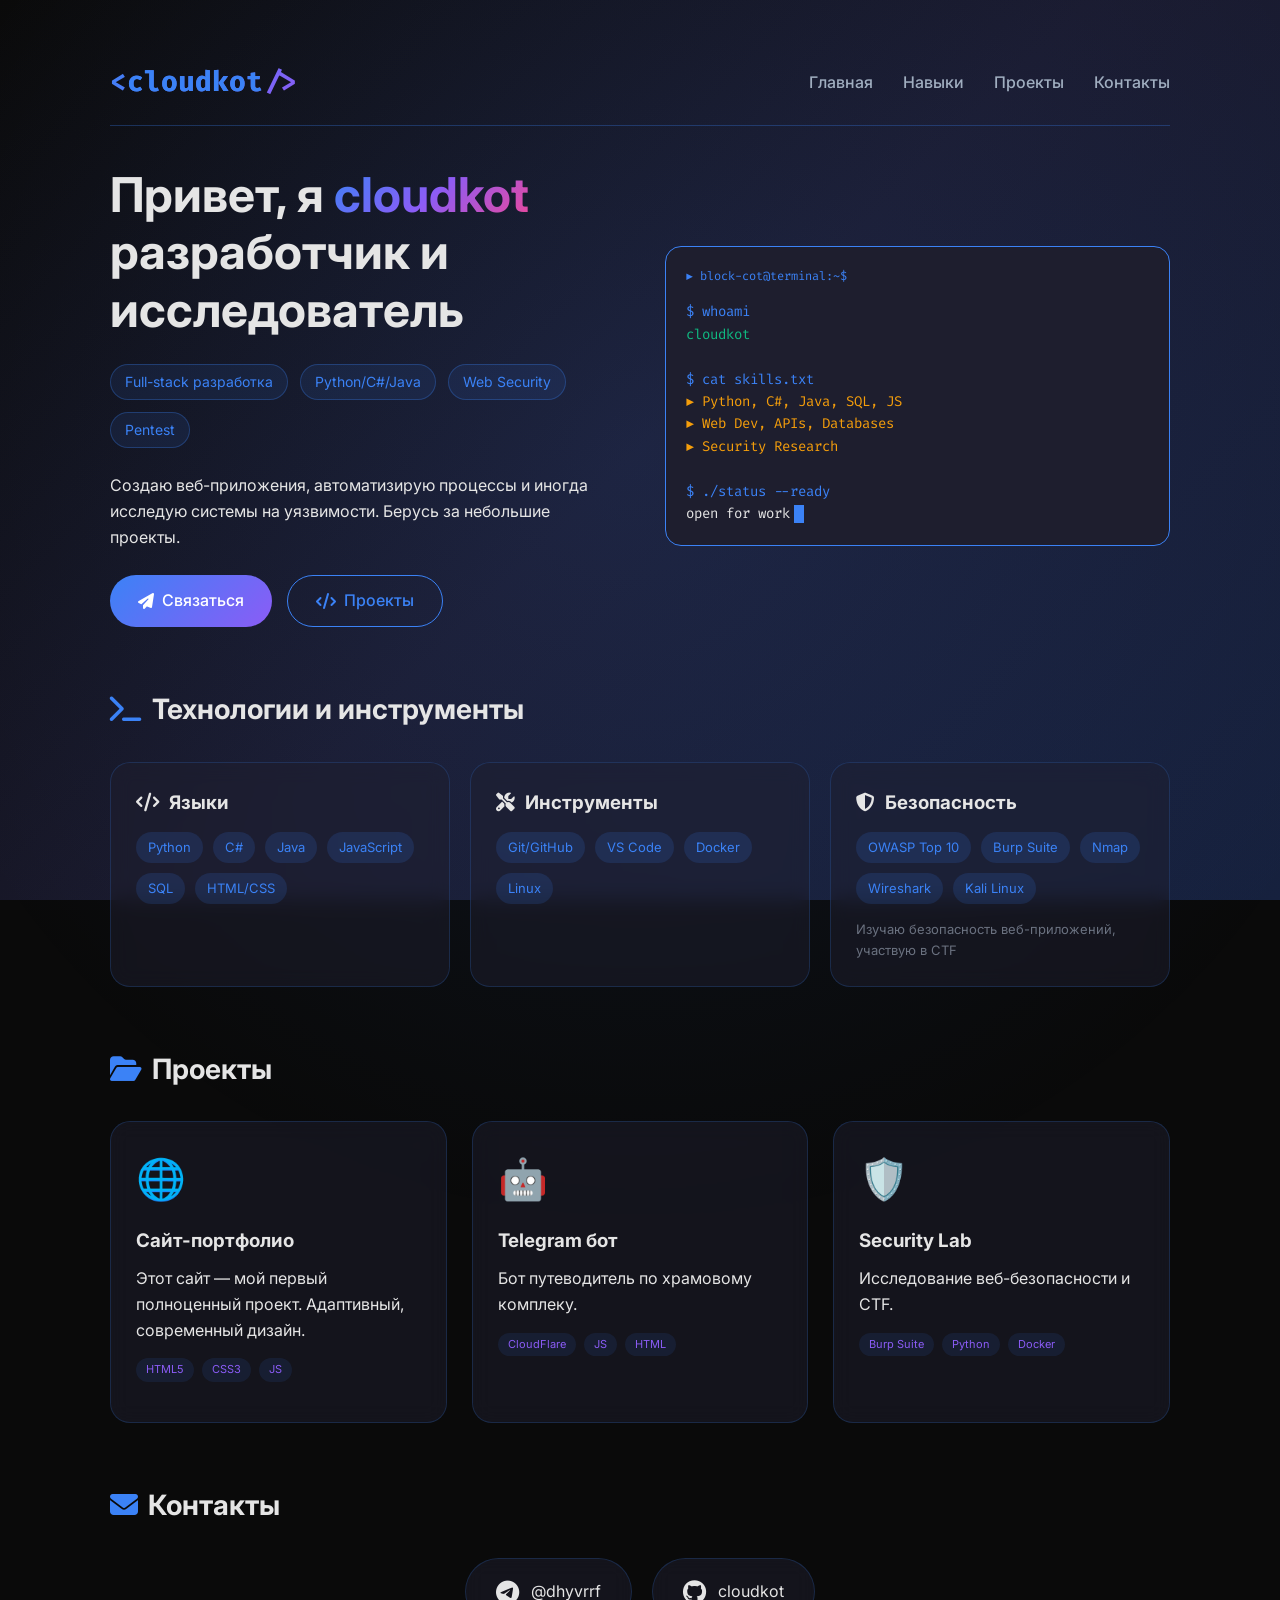
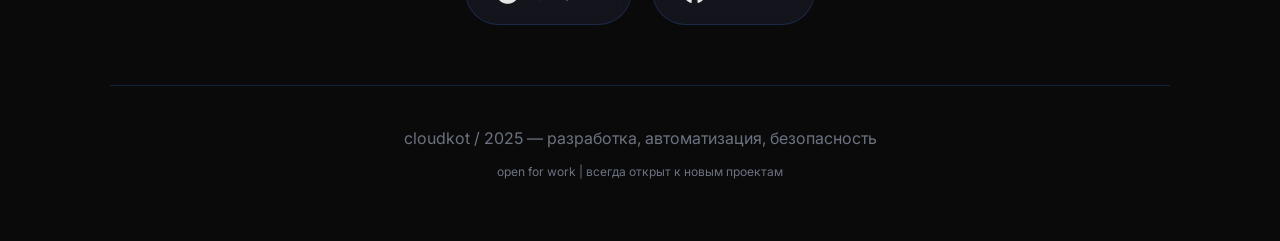
==== commit 4e3d18e5: "Update index.html" ====
--- a/my_sait/index.html
+++ b/my_sait/index.html
@@ -3,18 +3,18 @@
 <head>
     <meta charset="UTF-8">
     <meta name="viewport" content="width=device-width, initial-scale=1.0">
-    <meta name="description" content="block-cot — разработчик и исследователь кибербезопасности. Full-stack разработка, пентест, веб-приложения.">
+    <meta name="description" content="cloudkot — разработчик и исследователь кибербезопасности. Full-stack разработка, пентест, веб-приложения.">
     <meta name="keywords" content="разработчик, кибербезопасность, пентест, full-stack, webdev">
-    <meta name="author" content="block-cot">
+    <meta name="author" content="cloudkot">
     <meta name="robots" content="index, follow">
     
     <!-- Open Graph для соцсетей -->
-    <meta property="og:title" content="block-cot | Разработка & Безопасность">
+    <meta property="og:title" content="cloudkot | Разработка & Безопасность">
     <meta property="og:description" content="Full-stack разработчик и исследователь кибербезопасности">
     <meta property="og:type" content="website">
     <meta property="og:url" content="https://sait.pages.dev">
     
-    <title>block-cot | Разработка и кибербезопасность</title>
+    <title>cloudkot | Разработка и кибербезопасность</title>
     
     <!-- Favicon -->
     <link rel="icon" type="image/svg+xml" href="data:image/svg+xml,<svg xmlns='http://www.w3.org/2000/svg' viewBox='0 0 100 100'><text x='50%' y='50%' text-anchor='middle' dy='.35em' font-size='60' fill='%233b82f6'>🔒</text></svg>">
@@ -395,7 +395,7 @@
         <header class="header">
             <nav class="nav">
                 <div class="logo">
-                    &lt;<span>block-cot</span>/&gt;
+                    &lt;<span>cloudkot</span>/&gt;
                 </div>
                 <ul class="nav-links">
                     <li><a href="#home">Главная</a></li>
@@ -405,12 +405,10 @@
                 </ul>
             </nav>
         </header>
-
-        <!-- Hero секция -->
         <section id="home" class="hero">
             <div class="hero-content">
                 <h1>
-                    Привет, я <span class="gradient-text">block-cot</span><br>
+                    Привет, я <span class="gradient-text">cloudkot</span><br>
                     разработчик и исследователь
                 </h1>
                 <div class="hero-tags">
@@ -419,7 +417,7 @@
                     <span class="tag">Web Security</span>
                     <span class="tag">Pentest</span>
                 </div>
-                <p>Создаю веб-приложения, автоматизирую процессы и иногда исследую системы на уязвимости. Берусь за небольшие проекты — от сайта-визитки до телеграм-бота.</p>
+                <p>Создаю веб-приложения, автоматизирую процессы и иногда исследую системы на уязвимости. Берусь за небольшие проекты.</p>
                 <div class="hero-buttons">
                     <a href="#contact" class="btn btn-primary"><i class="fas fa-paper-plane"></i> Связаться</a>
                     <a href="#projects" class="btn btn-outline"><i class="fas fa-code"></i> Проекты</a>
@@ -427,7 +425,7 @@
             </div>
             <div class="hero-code">
                 <span style="color:#3b82f6;">$ whoami</span><br>
-                <span style="color:#10b981;">block-cot</span><br><br>
+                <span style="color:#10b981;">cloudkot</span><br><br>
                 <span style="color:#3b82f6;">$ cat skills.txt</span><br>
                 <span style="color:#f59e0b;">▶ Python, C#, Java, SQL, JS</span><br>
                 <span style="color:#f59e0b;">▶ Web Dev, APIs, Databases</span><br>
@@ -461,7 +459,6 @@
                         <span class="skill-item">VS Code</span>
                         <span class="skill-item">Docker</span>
                         <span class="skill-item">Linux</span>
-                        <span class="skill-item">Postman</span>
                     </div>
                 </div>
                 <div class="skill-card">
@@ -497,17 +494,17 @@
                 <div class="project-card">
                     <div class="project-icon">🤖</div>
                     <h3>Telegram бот</h3>
-                    <p>Бот для учета задач на Python с подключением к базе данных.</p>
+                    <p>Бот путеводитель по храмовому комплеку.</p>
                     <div class="project-tech">
-                        <span>Python</span>
-                        <span>aiogram</span>
-                        <span>SQLite</span>
+                        <span>CloudFlare</span>
+                        <span>JS</span>
+                        <span>HTML</span>
                     </div>
                 </div>
                 <div class="project-card">
                     <div class="project-icon">🛡️</div>
                     <h3>Security Lab</h3>
-                    <p>Исследовательские проекты по веб-безопасности и CTF.</p>
+                    <p>Исследование веб-безопасности и CTF.</p>
                     <div class="project-tech">
                         <span>Burp Suite</span>
                         <span>Python</span>
@@ -526,19 +523,15 @@
                     <i class="fab fa-telegram fa-xl"></i>
                     <span>@dhyvrrf</span>
                 </a>
-                <a href="mailto:nazarovdaniil638@gmail.com" class="contact-card">
-                    <i class="fas fa-envelope fa-xl"></i>
-                    <span>nazarovdaniil638@gmail.com</span>
-                </a>
-                <a href="https://github.com/DAN1III" target="_blank" class="contact-card">
+                <a href="https://github.com/cloudkot" target="_blank" class="contact-card">
                     <i class="fab fa-github fa-xl"></i>
-                    <span>DAN1III</span>
+                    <span>cloudkot</span>
                 </a>
             </div>
         </section>
 
         <footer class="footer">
-            <p>block-cot / 2025 — разработка, автоматизация, безопасность</p>
+            <p>cloudkot / 2025 — разработка, автоматизация, безопасность</p>
             <p style="font-size: 12px; margin-top: 10px;">open for work | всегда открыт к новым проектам</p>
         </footer>
     </div>
